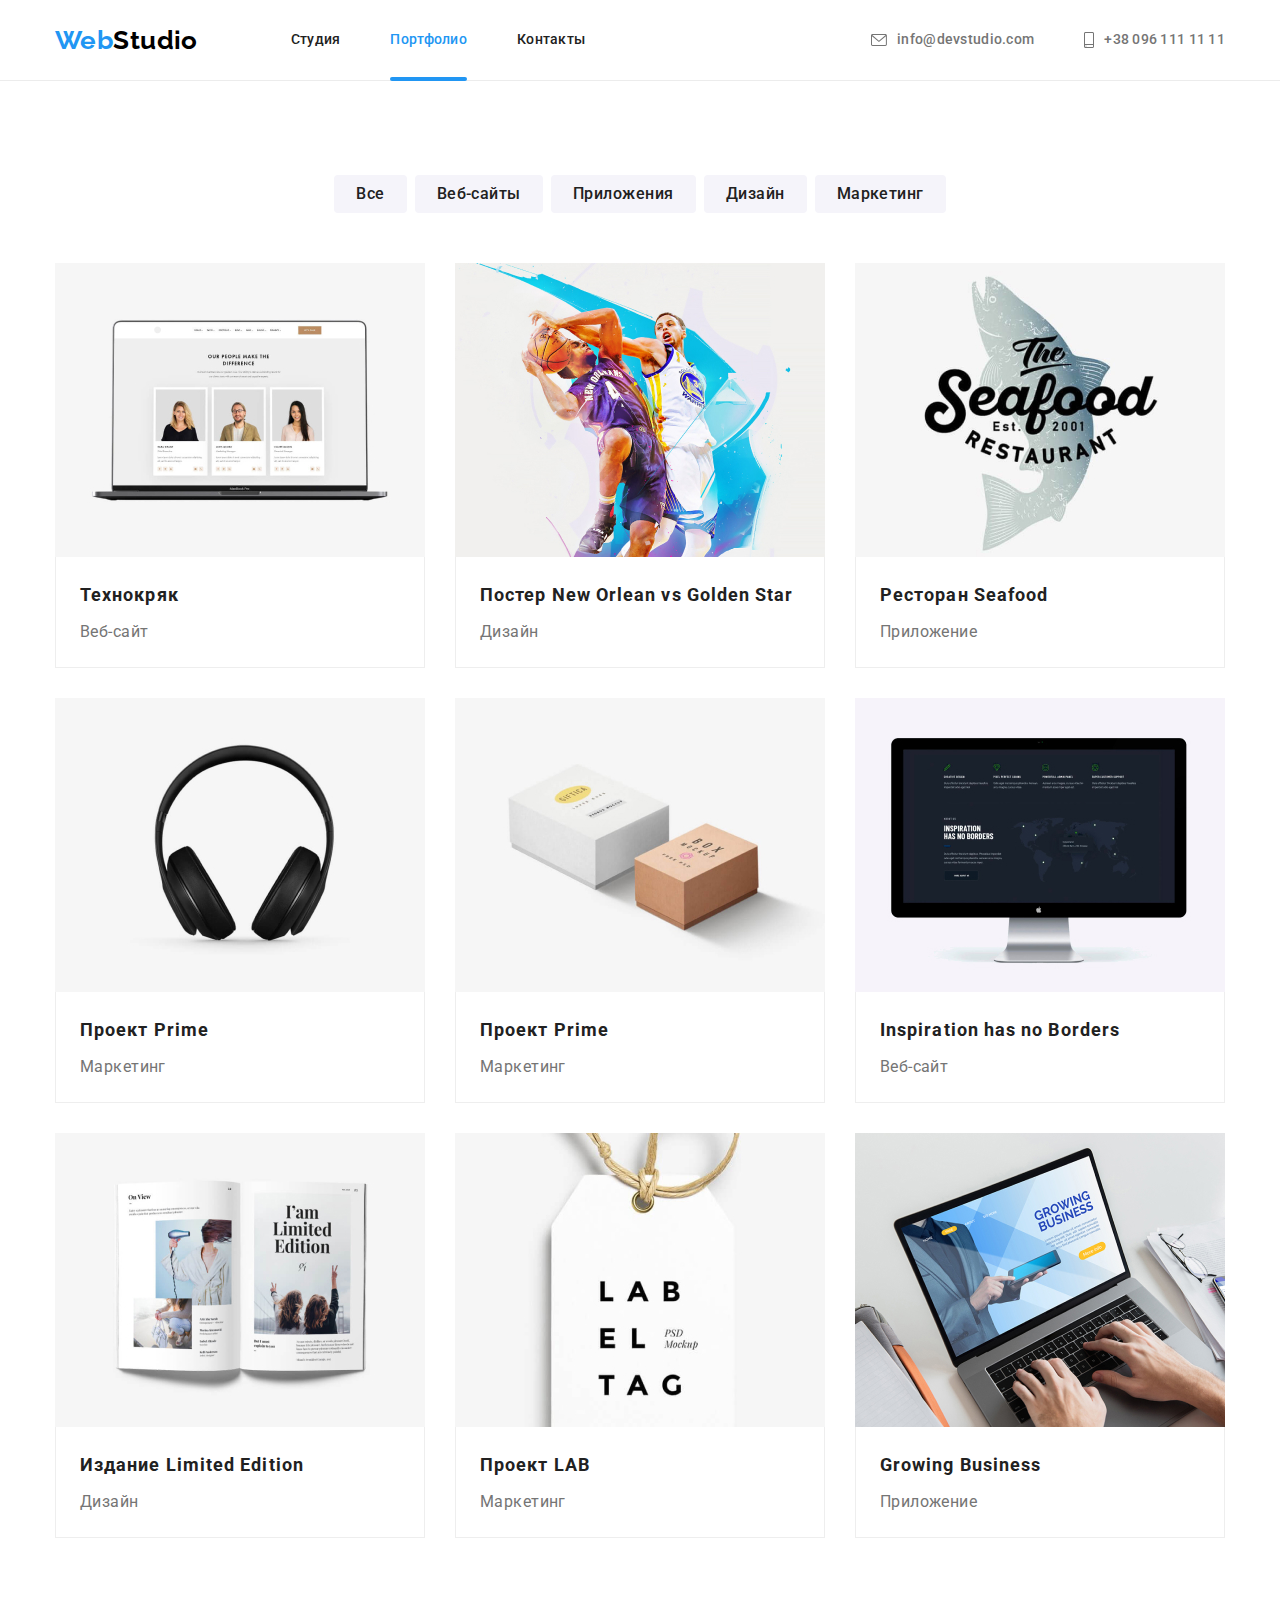
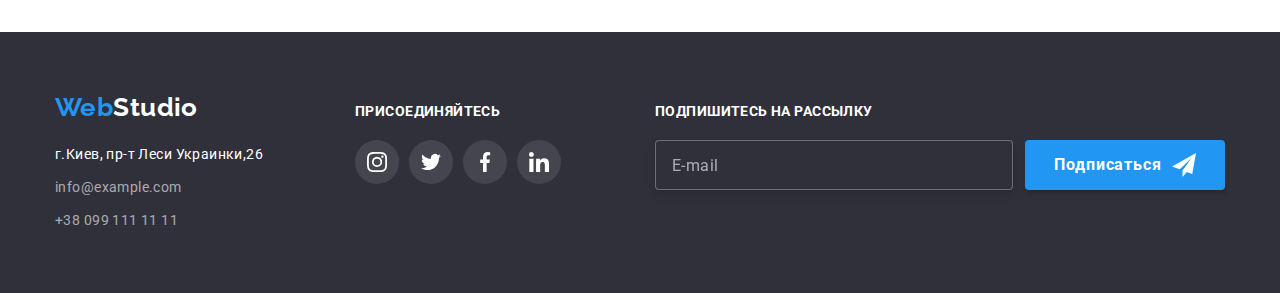
==== portfolio.html @ 967293d0 "Initial commit" ====
<!DOCTYPE html>
<html lang="en">
  <head>
    <meta charset="UTF-8" />
    <meta http-equiv="X-UA-Compatible" content="IE=edge" />
    <meta name="viewport" content="width=device-width, initial-scale=1.0" />
    <title>Document</title>
    <link
      href="https://fonts.googleapis.com/css2?family=Raleway:wght@700&family=Roboto:wght@400;500;700;900&display=swap"
      rel="stylesheet"
    />
    <link
      rel="stylesheet"
      href="https://cdnjs.cloudflare.com/ajax/libs/modern-normalize/1.1.0/modern-normalize.min.css"
    />
    <link rel="stylesheet" href="./css/main.min.css" />
  </head>

  <body>
    <header class="header">
      <div class="container header__nav">
        <nav class="nav header__nav">
          <a class="logo" href="./index.html">Web<span class="logo__text--black">Studio</span></a>
          <ul class="nav__list list">
            <li class="nav__item">
              <a class="nav__link" href="./index.html">Студия</a>
            </li>
            <li class="nav__item">
              <a class="nav__link nav__link--current" href="./portfolio.html">Портфолио</a>
            </li>
            <li class="nav__item">
              <a class="nav__link" href="#">Контакты</a>
            </li>
          </ul>
        </nav>
        <ul class="contacts__list header__contacts-list list">
          <li class="contacts__item header__contacts-item">
            <a class="contacts__link header__contacts-link" href="mailto:info@example.com">
              <svg class="contacts__icon" width="16" height="12">
                <use href="./images/icons.svg#envelope"></use></svg
              >info@devstudio.com
            </a>
          </li>
          <li class="contacts__item header__contacts-item">
            <a class="contacts__link header__contacts-link" href="tel:+380991111111">
              <svg class="contacts__icon" width="10" height="16">
                <use href="./images/icons.svg#smartphone"></use></svg
              >+38 096 111 11 11
            </a>
          </li>
        </ul>
      </div>
    </header>

    <main>
      <section class="portfolio">
        <div class="container">
          <h1 class="portfolio__title visually-hidden">Портфолио</h1>
          <ul class="filters__list list">
            <li class="filters__item">
              <button class="filters__button" type="button">Все</button>
            </li>
            <li class="filters__item">
              <button class="filters__button" type="button">Веб-сайты</button>
            </li>
            <li class="filters__item">
              <button class="filters__button" type="button">Приложения</button>
            </li>
            <li class="filters__item">
              <button class="filters__button" type="button">Дизайн</button>
            </li>
            <li class="filters__item">
              <button class="filters__button" type="button">Маркетинг</button>
            </li>
          </ul>
          <ul class="portfolio__list card-set list">
            <li class="portfolio__item card-set__item">
              <a class="portfolio__link" href="#">
                <div class="product">
                  <img
                    class="product__img img"
                    src="./images/img_8.jpg"
                    alt="ноутбук_с_открытой_веб-страницей"
                    width="370"
                    height="294"
                  />
                  <div class="product__overlay">
                    <div class="product__description">
                      <p class="product__text">
                        Ресурс предлагает комплексные предложения с разным уровнем функционала и
                        сервисов. Все это позволит посетителю получить исчерпывающие сведения о
                        компании или частном лице.
                      </p>
                    </div>
                  </div>
                </div>
                <div class="project">
                  <h2 class="project__title">Технокряк</h2>
                  <p class="project__class">Веб-сайт</p>
                </div>
              </a>
            </li>
            <li class="portfolio__item card-set__item">
              <a class="portfolio__link" href="#">
                <div class="product">
                  <img
                    class="product__img img"
                    src="./images/img_9.jpg"
                    alt="постер_New_Orlean_vs_Golden_Star"
                    width="370"
                    height="294"
                  />
                  <div class="product__overlay">
                    <div class="product__description">
                      <p class="product__text">
                        Ресурс предлагает комплексные предложения с разным уровнем функционала и
                        сервисов. Все это позволит посетителю получить исчерпывающие сведения о
                        компании или частном лице.
                      </p>
                    </div>
                  </div>
                </div>
                <div class="project">
                  <h2 class="project__title">Постер New Orlean vs Golden Star</h2>
                  <p class="project__class">Дизайн</p>
                </div>
              </a>
            </li>
            <li class="portfolio__item card-set__item">
              <a class="portfolio__link" href="#">
                <div class="product">
                  <img
                    class="product__img img"
                    src="./images/img_10.jpg"
                    alt="логотип_ресторана_Seafood"
                    width="370"
                    height="294"
                  />
                  <div class="product__overlay">
                    <div class="product__description">
                      <p class="product__text">
                        Ресурс предлагает комплексные предложения с разным уровнем функционала и
                        сервисов. Все это позволит посетителю получить исчерпывающие сведения о
                        компании или частном лице.
                      </p>
                    </div>
                  </div>
                </div>
                <div class="project">
                  <h2 class="project__title">Ресторан Seafood</h2>
                  <p class="project__class">Приложение</p>
                </div>
              </a>
            </li>
            <li class="portfolio__item card-set__item">
              <a class="portfolio__link" href="#">
                <div class="product">
                  <img
                    class="product__img img"
                    src="./images/img_11.jpg"
                    alt="накладные_наушники"
                    width="370"
                    height="294"
                  />
                  <div class="product__overlay">
                    <div class="product__description">
                      <p class="product__text">
                        Ресурс предлагает комплексные предложения с разным уровнем функционала и
                        сервисов. Все это позволит посетителю получить исчерпывающие сведения о
                        компании или частном лице.
                      </p>
                    </div>
                  </div>
                </div>
                <div class="project">
                  <h2 class="project__title">Проект Prime</h2>
                  <p class="project__class">Маркетинг</p>
                </div>
              </a>
            </li>
            <li class="portfolio__item card-set__item">
              <a class="portfolio__link" href="#">
                <div class="product">
                  <img
                    class="product__img img"
                    src="./images/img_12.jpg"
                    alt="две_коробки"
                    width="370"
                    height="294"
                  />
                  <div class="product__overlay">
                    <div class="product__description">
                      <p class="product__text">
                        Ресурс предлагает комплексные предложения с разным уровнем функционала и
                        сервисов. Все это позволит посетителю получить исчерпывающие сведения о
                        компании или частном лице.
                      </p>
                    </div>
                  </div>
                </div>
                <div class="project">
                  <h2 class="project__title">Проект Prime</h2>
                  <p class="project__class">Маркетинг</p>
                </div>
              </a>
            </li>
            <li class="portfolio__item card-set__item">
              <a class="portfolio__link" href="#">
                <div class="product">
                  <img
                    class="product__img img"
                    src="./images/img_13.jpg"
                    alt="монитор_Apple"
                    width="370"
                    height="294"
                  />
                  <div class="product__overlay">
                    <div class="product__description">
                      <p class="product__text">
                        Ресурс предлагает комплексные предложения с разным уровнем функционала и
                        сервисов. Все это позволит посетителю получить исчерпывающие сведения о
                        компании или частном лице.
                      </p>
                    </div>
                  </div>
                </div>
                <div class="project">
                  <h2 class="project__title">Inspiration has no Borders</h2>
                  <p class="project__class">Веб-сайт</p>
                </div>
              </a>
            </li>
            <li class="portfolio__item card-set__item">
              <a class="portfolio__link" href="#">
                <div class="product">
                  <img
                    class="product__img img"
                    src="./images/img_14.jpg"
                    alt="открытая_книга"
                    width="370"
                    height="294"
                  />
                  <div class="product__overlay">
                    <div class="product__description">
                      <p class="product__text">
                        Ресурс предлагает комплексные предложения с разным уровнем функционала и
                        сервисов. Все это позволит посетителю получить исчерпывающие сведения о
                        компании или частном лице.
                      </p>
                    </div>
                  </div>
                </div>
                <div class="project">
                  <h2 class="project__title">Издание Limited Edition</h2>
                  <p class="project__class">Дизайн</p>
                </div>
              </a>
            </li>
            <li class="portfolio__item card-set__item">
              <a class="portfolio__link" href="#">
                <div class="product">
                  <img
                    class="product__img img"
                    src="./images/img_15.jpg"
                    alt="бирка"
                    width="370"
                    height="294"
                  />
                  <div class="product__overlay">
                    <div class="product__description">
                      <p class="product__text">
                        Ресурс предлагает комплексные предложения с разным уровнем функционала и
                        сервисов. Все это позволит посетителю получить исчерпывающие сведения о
                        компании или частном лице.
                      </p>
                    </div>
                  </div>
                </div>
                <div class="project">
                  <h2 class="project__title">Проект LAB</h2>
                  <p class="project__class">Маркетинг</p>
                </div>
              </a>
            </li>
            <li class="portfolio__item card-set__item">
              <a class="portfolio__link" href="#">
                <div class="product">
                  <img
                    class="product__img img"
                    src="./images/img_16.jpg"
                    alt="человек_работает_за_ноутбуком"
                    width="370"
                    height="294"
                  />
                  <div class="product__overlay">
                    <div class="product__description">
                      <p class="product__text">
                        Ресурс предлагает комплексные предложения с разным уровнем функционала и
                        сервисов. Все это позволит посетителю получить исчерпывающие сведения о
                        компании или частном лице.
                      </p>
                    </div>
                  </div>
                </div>
                <div class="project">
                  <h2 class="project__title">Growing Business</h2>
                  <p class="project__class">Приложение</p>
                </div>
              </a>
            </li>
          </ul>
        </div>
      </section>
    </main>

    <footer class="footer">
      <div class="container footer__container">
        <div class="footer__box">
          <a class="logo footer__logo" href="./index.html"
            >Web<span class="logo__text--white">Studio</span></a
          >
          <address class="contact">
            <ul class="contact__list list">
              <li class="contact__item">
                <a
                  class="contact__address"
                  href="https://goo.gl/maps/8b87fUh3uZsaHk5C8"
                  target="_blank"
                  rel="noreferrer noopener"
                >
                  г.Киев, пр-т Леси Украинки,26
                </a>
              </li>
              <li class="contact__item">
                <a class="contact__link" href="mailto:info@example.com">info@example.com</a>
              </li>
              <li class="contact__item">
                <a class="contact__link" href="tel:+380991111111">+38 099 111 11 11</a>
              </li>
            </ul>
          </address>
        </div>
        <div class="social footer__social">
          <b class="social__title">присоединяйтесь</b>
          <ul class="social__list list">
            <li class="social__item">
              <a class="social__link social__link--mode-dark" href="#" aria-label="instagram"
                ><svg class="social__icon social__icon--mode-dark" width="20" height="20">
                  <use href="./images/icons.svg#instagram"></use></svg
              ></a>
            </li>
            <li class="social__item">
              <a class="social__link social__link--mode-dark" href="#" aria-label="twitter"
                ><svg class="social__icon social__icon--mode-dark" width="20" height="20">
                  <use href="./images/icons.svg#twitter"></use></svg
              ></a>
            </li>
            <li class="social__item">
              <a class="social__link social__link--mode-dark" href="#" aria-label="facebook"
                ><svg class="social__icon social__icon--mode-dark" width="20" height="20">
                  <use href="./images/icons.svg#facebook"></use></svg
              ></a>
            </li>
            <li class="social__item">
              <a class="social__link social__link--mode-dark" href="#" aria-label="linkedin"
                ><svg class="social__icon social__icon--mode-dark" width="20" height="20">
                  <use href="./images/icons.svg#linkedin"></use></svg
              ></a>
            </li>
          </ul>
        </div>
        <div class="subscribe">
          <b class="subscribe__title">Подпишитесь на рассылку</b>
          <form class="subscribe__form">
            <label class="subscribe__field">
              <input
                class="subscribe__inpat"
                type="email"
                name="mail"
                placeholder="E-mail"
                required
              />
            </label>
            <button class="button subscribe__button" type="submit">
              Подписаться
              <svg class="subscribe__icon" width="24" height="24">
                <use href="./images/icons.svg#subscribe"></use>
              </svg>
            </button>
          </form>
        </div>
      </div>
    </footer>
  </body>
</html>
---- css/main.min.css ----
:root{--main-font: "Roboto";--secondary-font: "Raleway";--primary-text-color: #757575;--title-text-color: #000000;--link-base-color: #212121;--text-white-color: #ffffff;--link-active-color: #2196f3;--footer-contact-color: rgba(255, 255, 255, 0.6);--hero-linear-gradient: rgba(47, 48, 58, 0.4);--team-icon-color: #afb1b8;--team-icon-focus-color: #ffffff;--clients-color: #afb1b8;--clients-focus-color: #188ce8;--footer-icon-color: #ffffff;--background-white-color: #ffffff;--background-secondary-color: #2f303a;--background-btn-active-color: #188ce8;--background-button-color: #f5f4fa;--team-icon-focus-bg: #2196f3;--footer-icon-bg: rgba(255, 255, 255, 0.1);--footer-icon-focus-bg: #2196f3;--header-border-color: #ececec;--portfolio-border-color: #eeeeee;--clients-border-color: #afb1b8;--clients-border-focus-color: #188ce8;--team-item-border: 0px 0px 4px 4px;--hero-button-shadow: 0px 4px 4px rgba(0, 0, 0, 0.15);--team-item-shadow: 0px 1px 3px rgba(0, 0, 0, 0.12), 0px 1px 1px rgba(0, 0, 0, 0.14), 0px 2px 1px rgba(0, 0, 0, 0.2);--portfolio-filters-item-shadow: 0px 3px 1px rgba(0, 0, 0, 0.1), 0px 1px 2px rgba(0, 0, 0, 0.08), 0px 2px 2px rgba(0, 0, 0, 0.12);--portfolio-projects-item-shadow: 0px 1px 1px rgba(0, 0, 0, 0.12), 0px 4px 4px rgba(0, 0, 0, 0.06), 1px 4px 6px rgba(0, 0, 0, 0.16);--items: 3;--indent: 30px;--transition: 250ms cubic-bezier(0.4, 0, 0.2, 1)}.visually-hidden{position:absolute;width:1px;height:1px;margin:-1px;border:0;padding:0;white-space:nowrap;-webkit-clip-path:inset(100%);clip-path:inset(100%);clip:rect(0 0 0 0);overflow:hidden}.portfolio,.clients,.team,.about,.benefits{padding-top:94px;padding-bottom:94px}body{font-family:var(--main-font),sans-serif;font-size:14px;line-height:1.71;letter-spacing:.03em;color:var(--primary-text-color);background-color:var(--background-white-color)}.backdrop__no-scroll{overflow:hidden}h1,h2,h3,h4,h5,h6,p{margin:0;padding:0}.img{display:block;max-width:100%;height:auto}.list{padding:0;margin:0;list-style:none}.card-set{display:-webkit-box;display:-ms-flexbox;display:flex;-ms-flex-wrap:wrap;flex-wrap:wrap;margin:calc(-1*var(--indent)/2)}.card-set__item{-ms-flex-preferred-size:calc((100% - var(--indent)*var(--items))/var(--items));flex-basis:calc((100% - var(--indent)*var(--items))/var(--items));margin:calc(var(--indent)/2)}.button{display:-webkit-box;display:-ms-flexbox;display:flex;-webkit-box-align:center;-ms-flex-align:center;align-items:center;-webkit-box-pack:center;-ms-flex-pack:center;justify-content:center;width:200px;height:50px;margin-right:auto;margin-left:auto;font-weight:700;font-size:16px;line-height:1.88;letter-spacing:.06em;color:#fff;background:#2196f3;-webkit-box-shadow:0px 4px 4px rgba(0,0,0,.15);box-shadow:0px 4px 4px rgba(0,0,0,.15);border-radius:4px;border:none;cursor:pointer;-webkit-transition:background var(--transition);transition:background var(--transition)}.button:hover,.button:focus{background-color:var(--background-btn-active-color)}.filters__button{padding:6px 22px;font-family:inherit;font-weight:500;font-size:16px;line-height:1.62;letter-spacing:.03em;color:var(--link-base-color);text-align:center;background-color:var(--background-button-color);border:none;border-radius:4px;cursor:pointer;-webkit-transition:color var(--transition),background-color var(--transition),-webkit-box-shadow var(--transition);transition:color var(--transition),background-color var(--transition),-webkit-box-shadow var(--transition);transition:color var(--transition),background-color var(--transition),box-shadow var(--transition);transition:color var(--transition),background-color var(--transition),box-shadow var(--transition),-webkit-box-shadow var(--transition)}.filters__button:hover,.filters__button:focus{color:var(--text-white-color);background-color:var(--link-active-color);-webkit-box-shadow:var(--portfolio-filters-item-shadow);box-shadow:var(--portfolio-filters-item-shadow)}.button__close{position:absolute;top:8px;right:8px;display:-webkit-box;display:-ms-flexbox;display:flex;-webkit-box-align:center;-ms-flex-align:center;align-items:center;-webkit-box-pack:center;-ms-flex-pack:center;justify-content:center;padding:0;width:30px;height:30px;border:1px solid rgba(0,0,0,.1);border-radius:50%;background-color:#fff;-webkit-transition:fill var(--transition);transition:fill var(--transition);cursor:pointer}.button__close:hover,.button__close:focus{fill:#2196f3}.container{width:1200px;padding-left:15px;padding-right:15px;margin-left:auto;margin-right:auto}.section{padding-top:94px;padding-bottom:94px}.social__list{display:-webkit-box;display:-ms-flexbox;display:flex;-webkit-box-pack:center;-ms-flex-pack:center;justify-content:center}.social__item:not(:last-child){margin-right:10px}.social__link{display:-webkit-box;display:-ms-flexbox;display:flex;-webkit-box-pack:center;-ms-flex-pack:center;justify-content:center;-webkit-box-align:center;-ms-flex-align:center;align-items:center;width:44px;height:44px;border-radius:50%}.social__link--mode-light{color:var(--team-icon-color);-webkit-transition:color var(--transition),background-color var(--transition);transition:color var(--transition),background-color var(--transition);fill:currentColor}.social__link--mode-light:hover,.social__link--mode-light:focus{color:var(--team-icon-focus-color);background-color:var(--team-icon-focus-bg)}.social__link--mode-dark{color:var(--footer-icon-color);background-color:var(--footer-icon-bg);-webkit-transition:background-color var(--transition);transition:background-color var(--transition);fill:currentColor}.social__link--mode-dark:hover,.social__link--mode-dark:focus{background-color:var(--footer-icon-focus-bg)}.hero__title{margin-bottom:30px;font-weight:900;font-size:44px;line-height:1.36;letter-spacing:.06em;text-transform:uppercase;color:var(--text-white-color)}.about__title,.team__title,.clients__title{font-weight:700;font-size:36px;line-height:1.17;color:var(--link-base-color)}.backdrop{position:fixed;top:0;left:0;min-width:100%;min-height:100%;background-color:rgba(0,0,0,.2);opacity:1;-webkit-transition:opacity 1000ms cubic-bezier(0.4, 0, 0.2, 1);transition:opacity 1000ms cubic-bezier(0.4, 0, 0.2, 1)}.backdrop__is-hidden{opacity:0;pointer-events:none}.modal{position:absolute;top:50%;left:50%;width:528px;height:581px;padding:40px;background-color:#fff;-webkit-box-shadow:0px 1px 3px rgba(0,0,0,.12),0px 1px 1px rgba(0,0,0,.14),0px 2px 1px rgba(0,0,0,.2);box-shadow:0px 1px 3px rgba(0,0,0,.12),0px 1px 1px rgba(0,0,0,.14),0px 2px 1px rgba(0,0,0,.2);border-radius:4px;-webkit-transform:translate(-50%, -50%) scale(1);transform:translate(-50%, -50%) scale(1);-webkit-transition:-webkit-transform var(--transition);transition:-webkit-transform var(--transition);transition:transform var(--transition);transition:transform var(--transition), -webkit-transform var(--transition)}.form{width:448px}.form__title{display:block;margin-bottom:12px;font-weight:700;font-size:20px;line-height:1.15;text-align:center;letter-spacing:.03em;color:#212121}.form__field{position:relative;display:-webkit-box;display:-ms-flexbox;display:flex;-webkit-box-orient:vertical;-webkit-box-direction:normal;-ms-flex-direction:column;flex-direction:column;margin-bottom:10px;cursor:pointer;-webkit-transition:fill var(--transition);transition:fill var(--transition)}.form__field:nth-child(5){margin-bottom:20px}.form__field:hover,.form__field:focus-within{fill:#2196f3}.form__lable{margin-bottom:4px;font-size:12px;line-height:1.17;letter-spacing:.01em;color:#757575}.form__input{padding:11px 12px;padding-left:42px;border:1px solid rgba(33,33,33,.2);border-radius:4px;cursor:pointer;-webkit-transition:border-color var(--transition);transition:border-color var(--transition)}.form__input:hover,.form__input:focus{border-color:#2196f3;outline:none}.form__icon{position:absolute;top:50%;left:12px}.form__input-textarea{width:448px;height:120px;padding:12px 16px;font-size:12px;line-height:1.17;letter-spacing:.01em;color:#212121;border:1px solid rgba(33,33,33,.2);border-radius:4px;resize:none;cursor:pointer;-webkit-transition:border-color var(--transition);transition:border-color var(--transition)}.form__input-textarea:hover,.form__input-textarea:focus{border-color:#2196f3;outline:none}.form__input-textarea::-webkit-input-placeholder{color:rgba(117,117,117,.5);-webkit-transition:color var(--transition);transition:color var(--transition)}.form__input-textarea::-moz-placeholder{color:rgba(117,117,117,.5);-moz-transition:color var(--transition);transition:color var(--transition)}.form__input-textarea:-ms-input-placeholder{color:rgba(117,117,117,.5);-ms-transition:color var(--transition);transition:color var(--transition)}.form__input-textarea::-ms-input-placeholder{color:rgba(117,117,117,.5);-ms-transition:color var(--transition);transition:color var(--transition)}.form__input-textarea::placeholder{color:rgba(117,117,117,.5);-webkit-transition:color var(--transition);transition:color var(--transition)}.form__input-textarea:hover::-webkit-input-placeholder, .form__input-textarea:focus::-webkit-input-placeholder{color:#2196f3}.form__input-textarea:hover::-moz-placeholder, .form__input-textarea:focus::-moz-placeholder{color:#2196f3}.form__input-textarea:hover:-ms-input-placeholder, .form__input-textarea:focus:-ms-input-placeholder{color:#2196f3}.form__input-textarea:hover::-ms-input-placeholder, .form__input-textarea:focus::-ms-input-placeholder{color:#2196f3}.form__input-textarea:hover::placeholder,.form__input-textarea:focus::placeholder{color:#2196f3}.form__field-checkbox{display:inline-block;position:relative;padding-left:25px;margin-left:10px;margin-bottom:30px;cursor:pointer}.form__input-checkbox{position:absolute;width:1px;height:1px;margin:-1px;border:0;padding:0;clip:rect(0 0 0 0);overflow:hidden}.form__checkbox-off{position:absolute;-webkit-transform:translateY(-50%);transform:translateY(-50%);top:50%;left:0;opacity:1}.form__checkbox-on{position:absolute;-webkit-transform:translateY(-50%);transform:translateY(-50%);top:50%;left:0;opacity:0}.form__input-checkbox:checked~.form__checkbox-on{opacity:1}.form__input-checkbox:checked~.form__checkbox-off{opacity:0}.form__checkbox-text{font-size:14px;line-height:1.71;letter-spacing:.03em;color:#757575}.form__checkbox-link{-webkit-text-decoration-line:underline;text-decoration-line:underline;color:#2196f3}.header{border-bottom:1px solid var(--header-border-color)}.header__nav{display:-webkit-box;display:-ms-flexbox;display:flex;-webkit-box-align:center;-ms-flex-align:center;align-items:center}.logo{display:block;font-family:var(--secondary-font);font-weight:700;font-size:26px;line-height:1.19;color:var(--link-active-color);text-decoration:none}.logo__text--black{color:var(--title-text-color)}.nav__list{display:-webkit-box;display:-ms-flexbox;display:flex;margin-left:93px}.nav__item:not(:last-child){margin-right:50px}.nav__link{position:relative;display:block;padding-top:32px;padding-bottom:32px;font-weight:500;font-size:14px;line-height:1.14;letter-spacing:.02em;color:var(--link-base-color);text-decoration:none;-webkit-transition:color var(--transition);transition:color var(--transition)}.nav__link:hover,.nav__link:focus{color:var(--link-active-color)}.nav__link--current{color:var(--link-active-color)}.nav__link--current::after{position:absolute;left:0;bottom:-1px;content:"";display:block;width:100%;height:4px;border-radius:2px;background-color:var(--link-active-color)}.header__contacts-list{display:-webkit-box;display:-ms-flexbox;display:flex;margin-left:auto;-webkit-box-align:center;-ms-flex-align:center;align-items:center}.header__contacts-item{margin-left:50px}.header__contacts-link{display:-webkit-box;display:-ms-flexbox;display:flex;-webkit-box-align:center;-ms-flex-align:center;align-items:center;padding-top:32px;padding-bottom:32px;font-weight:500;font-size:14px;line-height:1.14;letter-spacing:.02em;color:var(--primary-text-color);text-decoration:none;-webkit-transition:color var(--transition);transition:color var(--transition)}.header__contacts-link:hover,.header__contacts-link:focus{color:var(--link-active-color)}.contacts__icon{margin-right:10px;fill:currentColor}.hero{max-width:1600px;height:600px;padding:200px 0;margin-left:auto;margin-right:auto;text-align:center;background-image:-webkit-gradient(linear, left top, right top, from(var(--hero-linear-gradient)), to(var(--hero-linear-gradient))),url(../images/bg-img.jpg);background-image:linear-gradient(to right, var(--hero-linear-gradient), var(--hero-linear-gradient)),url(../images/bg-img.jpg);background-size:cover;background-repeat:no-repeat;background-position:center;background-color:var(--background-secondary-color)}.benefits__list{display:-webkit-box;display:-ms-flexbox;display:flex}.benefits__item{width:270px;margin-right:30px}.benefits__item:last-child{margin-right:0}.benefits__thumb{width:270px;height:120px;padding:25px 100px;margin-bottom:30px;background-color:var(--background-button-color);border-radius:4px}.benefits__subtitle{margin-bottom:10px;font-weight:700;font-size:14px;line-height:1.14;color:var(--link-base-color);text-transform:uppercase}.about{padding-top:0}.about__title{text-align:center;margin-bottom:50px}.about__list{--items: 3}.about__item{position:relative}.about__subtitle{position:absolute;bottom:0;left:0;display:-webkit-box;display:-ms-flexbox;display:flex;width:100%;height:70px;-webkit-box-pack:center;-ms-flex-pack:center;justify-content:center;-webkit-box-align:center;-ms-flex-align:center;align-items:center;font-weight:700;line-height:1.14;text-align:center;text-transform:uppercase;color:var(--text-white-color);background-color:rgba(47,48,58,.8)}.team{text-align:center;background-color:var(--background-button-color)}.team__title{margin-bottom:50px}.team__list{--items: 4}.team__item{width:270px;background-color:var(--background-white-color);border-radius:var(--team-item-border);-webkit-box-shadow:var(--team-item-shadow);box-shadow:var(--team-item-shadow)}.meta{padding:30px 0;text-align:center}.meta__name{margin-bottom:10px;font-weight:500;font-size:16px;line-height:1.19;color:var(--link-base-color);text-align:center}.meta__job{margin-bottom:16px;font-size:16px;line-height:1.19;text-align:center}.clients{text-align:center}.clients__title{margin-bottom:50px}.clients__list{display:-webkit-box;display:-ms-flexbox;display:flex}.clients__items{margin-right:30px}.clients__items:last-child{margin-right:0}.clients__link{display:-webkit-box;display:-ms-flexbox;display:flex;-webkit-box-pack:center;-ms-flex-pack:center;justify-content:center;-webkit-box-align:center;-ms-flex-align:center;align-items:center;width:170px;height:92px;color:var(--clients-color);border:1px solid var(--clients-border-color);border-radius:4px;-webkit-transition:color var(--transition),border-color var(--transition);transition:color var(--transition),border-color var(--transition)}.clients__link:hover,.clients__link:focus{color:var(--clients-focus-color);border-color:var(--clients-border-focus-color)}.clients__icon{fill:currentColor}.footer{padding-top:60px;padding-bottom:60px;background-color:var(--background-secondary-color)}.footer__container{display:-webkit-box;display:-ms-flexbox;display:flex;-webkit-box-align:baseline;-ms-flex-align:baseline;align-items:baseline}.footer__box{width:231px;margin-right:70px}.footer__logo{display:inline-block;margin-bottom:20px}.logo__text--white{color:var(--text-white-color)}.contact__item:not(:last-child){margin-bottom:9px}.contact__address{font-style:normal;font-size:14px;line-height:1.71;color:var(--text-white-color);text-decoration:none;-webkit-transition:color var(--transition);transition:color var(--transition)}.contact__address:hover,.contact__address:focus{color:var(--link-active-color)}.contact__link{font-style:normal;font-size:14px;line-height:1.71;color:var(--footer-contact-color);text-decoration:none;-webkit-transition:color var(--transition);transition:color var(--transition)}.contact__link:hover,.contact__link:focus{color:var(--link-active-color)}.footer__social{margin-right:94px}.social__title{display:inline-block;margin-bottom:20px;font-weight:700;font-size:14px;line-height:1.14;color:var(--text-white-color);text-transform:uppercase}.subscribe__title{display:block;margin-bottom:20px;font-weight:700;font-size:14px;line-height:1.14;color:var(--text-white-color);text-transform:uppercase}.subscribe__form{display:-webkit-box;display:-ms-flexbox;display:flex;width:570px}.subscribe__inpat{width:358px;height:50px;margin-right:12px;padding:15px 16px;font-size:16px;line-height:1.25;letter-spacing:.03em;color:rgba(255,255,255,.6);background-color:var(--background-secondary-color);border:1px solid rgba(255,255,255,.3);-webkit-filter:drop-shadow(0px 4px 4px rgba(0, 0, 0, 0.15));filter:drop-shadow(0px 4px 4px rgba(0, 0, 0, 0.15));border-radius:4px}.subscribe__inpat::-webkit-input-placeholder{color:rgba(255,255,255,.6)}.subscribe__inpat::-moz-placeholder{color:rgba(255,255,255,.6)}.subscribe__inpat:-ms-input-placeholder{color:rgba(255,255,255,.6)}.subscribe__inpat::-ms-input-placeholder{color:rgba(255,255,255,.6)}.subscribe__inpat::placeholder{color:rgba(255,255,255,.6)}.subscribe__icon{margin-left:10px;fill:currentColor}.filters__list{display:-webkit-box;display:-ms-flexbox;display:flex;-webkit-box-pack:center;-ms-flex-pack:center;justify-content:center;margin-bottom:50px}.filters__item:not(:last-child){margin-right:8px}.portfolio__list{--items: 3}.portfolio__link{display:block;text-decoration:none;-webkit-transition:-webkit-box-shadow var(--transition);transition:-webkit-box-shadow var(--transition);transition:box-shadow var(--transition);transition:box-shadow var(--transition), -webkit-box-shadow var(--transition)}.portfolio__link:hover,.portfolio__link:focus{display:block;-webkit-box-shadow:var(--portfolio-projects-item-shadow);box-shadow:var(--portfolio-projects-item-shadow)}.product{position:relative;overflow:hidden}.product__overlay{position:absolute;top:0;left:0;width:100%;height:100%;background-color:rgba(33,150,243,.9);-webkit-transform:translateY(calc(100% + 1px));transform:translateY(calc(100% + 1px));-webkit-transition:opacity var(--transition),-webkit-transform var(--transition);transition:opacity var(--transition),-webkit-transform var(--transition);transition:transform var(--transition),opacity var(--transition);transition:transform var(--transition),opacity var(--transition),-webkit-transform var(--transition)}.product__description{position:absolute;top:50%;left:50%;-webkit-transform:translate(-50%, -50%);transform:translate(-50%, -50%)}.portfolio__link:hover .product__overlay,.portfolio__link:focus .product__overlay{-webkit-transform:translateY(0);transform:translateY(0)}.product__text{width:322px;font-size:18px;line-height:1.56;color:var(--text-white-color)}.project{padding:20px 24px;border-left:1px solid var(--portfolio-border-color);border-right:1px solid var(--portfolio-border-color);border-bottom:1px solid var(--portfolio-border-color)}.project__title{margin-bottom:4px;font-weight:700;font-size:18px;line-height:2;letter-spacing:.06em;color:var(--link-base-color)}.project__class{font-size:16px;line-height:1.88;color:var(--primary-text-color)}/*# sourceMappingURL=main.min.css.map */
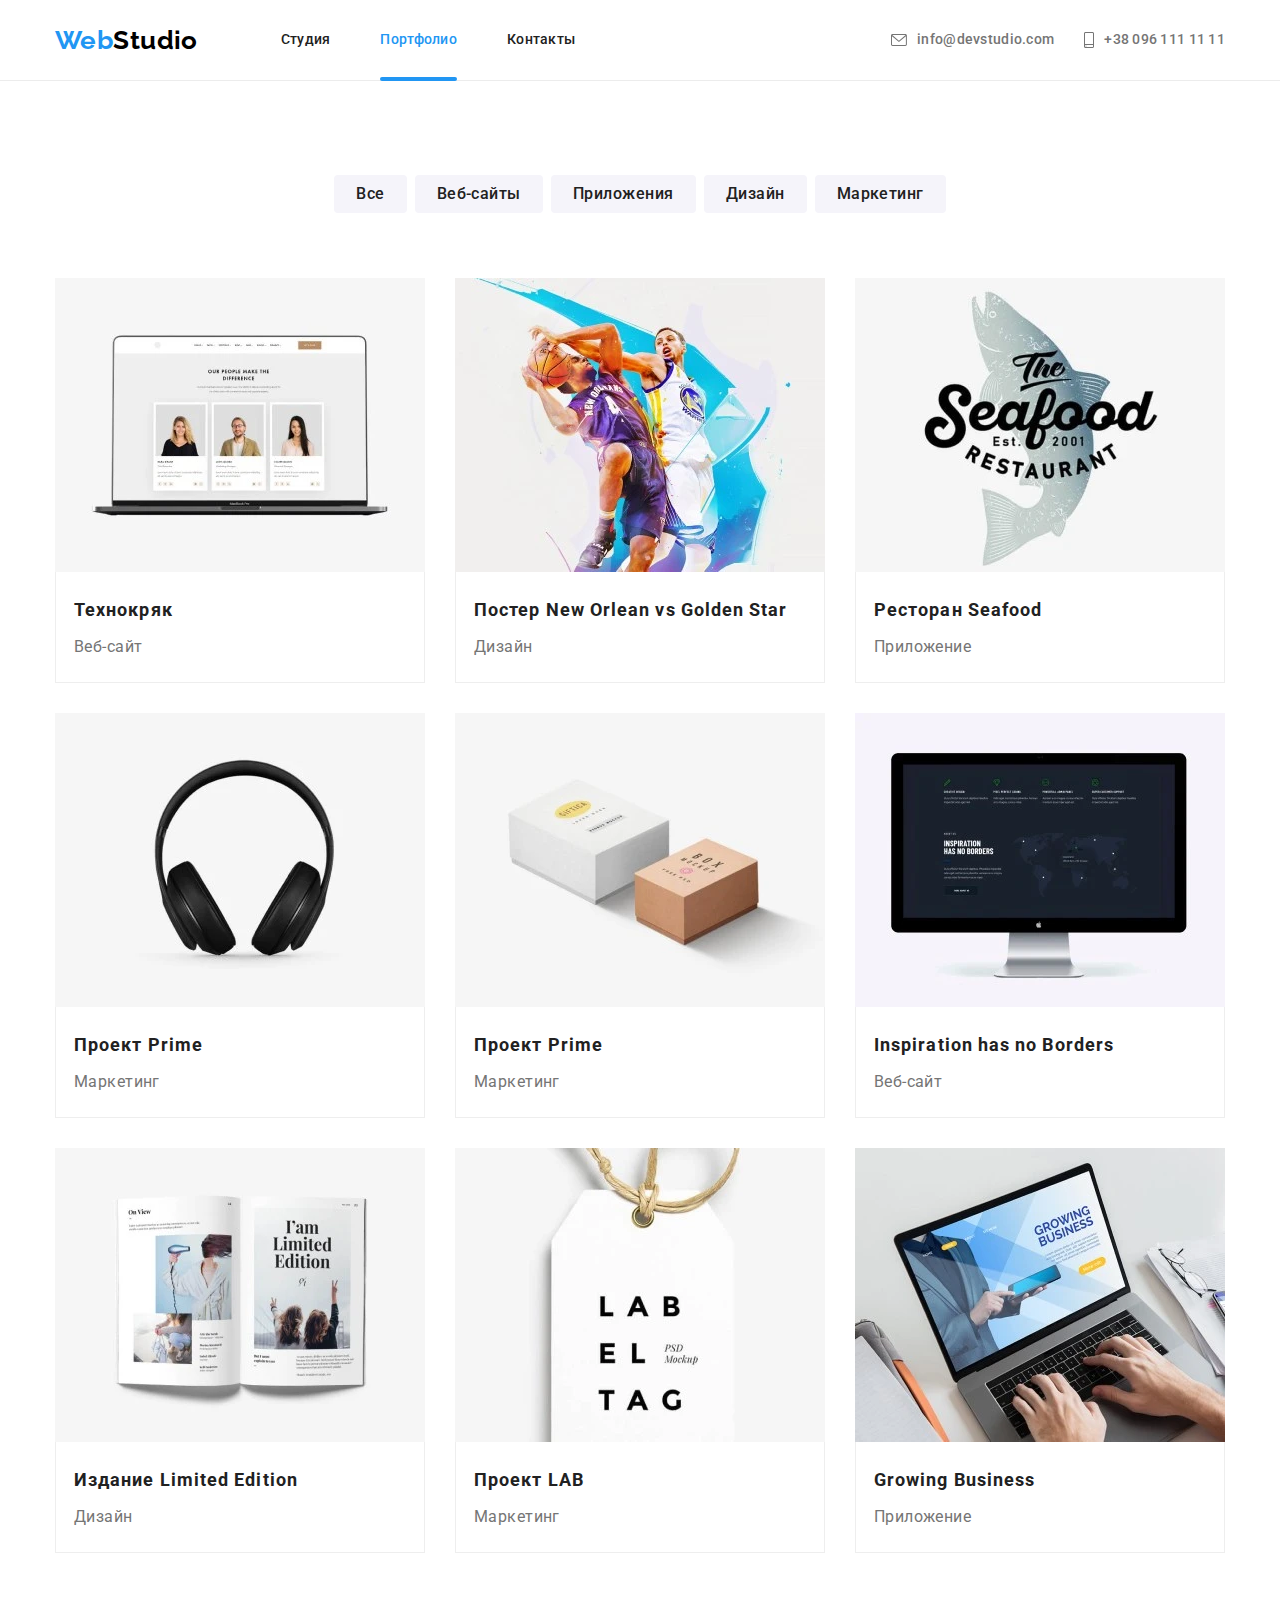
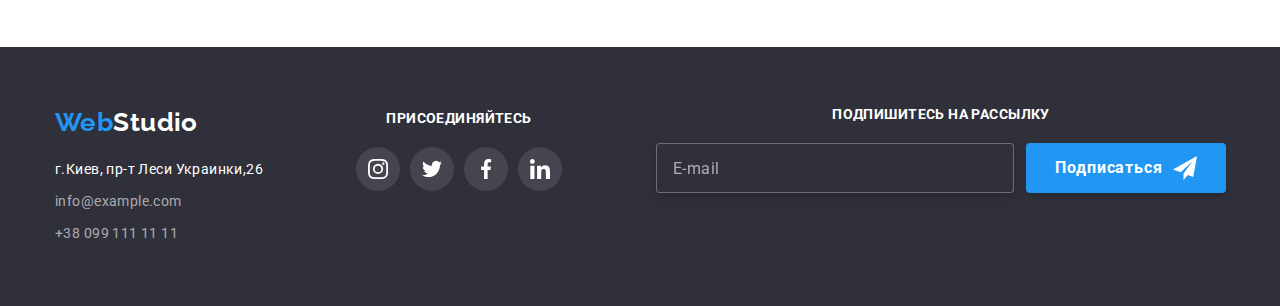
==== commit 733b4e94: "Добавляет адаптивность" ====
--- a/portfolio.html
+++ b/portfolio.html
@@ -18,9 +18,17 @@
 
   <body>
     <header class="header">
-      <div class="container header__nav">
+      <div class="container header__container">
+        <a class="logo header__logo" href="./index.html"
+          >Web<span class="logo__text--black">Studio</span></a
+        >
+        <button class="mobile-menu__btn" type="button" data-menu-button>
+          <svg class="mobile-menu__icon" width="24" height="16">
+            <use class="mobile-menu__burger" href="./images/icons.svg#burger-menu"></use>
+            <use class="mobile-menu__close" href="./images/icons.svg#menu-close"></use>
+          </svg>
+        </button>
         <nav class="nav header__nav">
-          <a class="logo" href="./index.html">Web<span class="logo__text--black">Studio</span></a>
           <ul class="nav__list list">
             <li class="nav__item">
               <a class="nav__link" href="./index.html">Студия</a>
@@ -77,13 +85,63 @@
             <li class="portfolio__item card-set__item">
               <a class="portfolio__link" href="#">
                 <div class="product">
-                  <img
-                    class="product__img img"
-                    src="./images/img_8.jpg"
-                    alt="ноутбук_с_открытой_веб-страницей"
-                    width="370"
-                    height="294"
-                  />
+                  <picture>
+                    <source
+                      media="(min-width: 1200px)"
+                      srcset="
+                        ./images/portfolio/img-1_lg.webp    1x,
+                        ./images/portfolio/img-1_lg@2x.webp 2x
+                      "
+                      type="image/webp"
+                    />
+                    <source
+                      media="(min-width: 1200px)"
+                      srcset="
+                        ./images/portfolio/img-1_lg.jpg    1x,
+                        ./images/portfolio/img-1_lg@2x.jpg 2x
+                      "
+                      type="image/jpg"
+                    />
+                    <source
+                      media="(min-width: 768px)"
+                      srcset="
+                        ./images/portfolio/img-1_md.webp    1x,
+                        ./images/portfolio/img-1_md@2x.webp 2x
+                      "
+                      type="image/webp"
+                    />
+                    <source
+                      media="(min-width: 768px)"
+                      srcset="
+                        ./images/portfolio/img-1_md.jpg    1x,
+                        ./images/portfolio/img-1_md@2x.jpg 2x
+                      "
+                      type="image/jpg"
+                    />
+                    <source
+                      media="(max-width: 767px)"
+                      srcset="
+                        ./images/portfolio/img-1_sm.webp    1x,
+                        ./images/portfolio/img-1_sm@2x.webp 2x
+                      "
+                      type="image/webp"
+                    />
+                    <source
+                      media="(max-width: 767px)"
+                      srcset="
+                        ./images/portfolio/img-1_sm.jpg    1x,
+                        ./images/portfolio/img-1_sm@2x.jpg 2x
+                      "
+                      type="image/jpg"
+                    />
+                    <img
+                      class="product__img img"
+                      src="./images/portfolio/img-1_sm.jpg"
+                      alt="ноутбук_с_открытой_веб-страницей"
+                      width="450"
+                      height="294"
+                    />
+                  </picture>
                   <div class="product__overlay">
                     <div class="product__description">
                       <p class="product__text">
@@ -103,13 +161,63 @@
             <li class="portfolio__item card-set__item">
               <a class="portfolio__link" href="#">
                 <div class="product">
-                  <img
-                    class="product__img img"
-                    src="./images/img_9.jpg"
-                    alt="постер_New_Orlean_vs_Golden_Star"
-                    width="370"
-                    height="294"
-                  />
+                  <picture>
+                    <source
+                      media="(min-width: 1200px)"
+                      srcset="
+                        ./images/portfolio/img-2_lg.webp    1x,
+                        ./images/portfolio/img-2_lg@2x.webp 2x
+                      "
+                      type="image/webp"
+                    />
+                    <source
+                      media="(min-width: 1200px)"
+                      srcset="
+                        ./images/portfolio/img-2_lg.jpg    1x,
+                        ./images/portfolio/img-2_lg@2x.jpg 2x
+                      "
+                      type="image/jpg"
+                    />
+                    <source
+                      media="(min-width: 768px)"
+                      srcset="
+                        ./images/portfolio/img-2_md.webp    1x,
+                        ./images/portfolio/img-2_md@2x.webp 2x
+                      "
+                      type="image/webp"
+                    />
+                    <source
+                      media="(min-width: 768px)"
+                      srcset="
+                        ./images/portfolio/img-2_md.jpg    1x,
+                        ./images/portfolio/img-2_md@2x.jpg 2x
+                      "
+                      type="image/jpg"
+                    />
+                    <source
+                      media="(max-width: 767px)"
+                      srcset="
+                        ./images/portfolio/img-2_sm.webp    1x,
+                        ./images/portfolio/img-2_sm@2x.webp 2x
+                      "
+                      type="image/webp"
+                    />
+                    <source
+                      media="(max-width: 767px)"
+                      srcset="
+                        ./images/portfolio/img-2_sm.jpg    1x,
+                        ./images/portfolio/img-2_sm@2x.jpg 2x
+                      "
+                      type="image/jpg"
+                    />
+                    <img
+                      class="product__img img"
+                      src=".images/portfolio/img-2_sm.jpg"
+                      alt="постер_New_Orlean_vs_Golden_Star"
+                      width="450"
+                      height="294"
+                    />
+                  </picture>
                   <div class="product__overlay">
                     <div class="product__description">
                       <p class="product__text">
@@ -129,13 +237,63 @@
             <li class="portfolio__item card-set__item">
               <a class="portfolio__link" href="#">
                 <div class="product">
-                  <img
-                    class="product__img img"
-                    src="./images/img_10.jpg"
-                    alt="логотип_ресторана_Seafood"
-                    width="370"
-                    height="294"
-                  />
+                  <picture>
+                    <source
+                      media="(min-width: 1200px)"
+                      srcset="
+                        ./images/portfolio/img-3_lg.webp    1x,
+                        ./images/portfolio/img-3_lg@2x.webp 2x
+                      "
+                      type="image/webp"
+                    />
+                    <source
+                      media="(min-width: 1200px)"
+                      srcset="
+                        ./images/portfolio/img-3_lg.jpg    1x,
+                        ./images/portfolio/img-3_lg@2x.jpg 2x
+                      "
+                      type="image/jpg"
+                    />
+                    <source
+                      media="(min-width: 768px)"
+                      srcset="
+                        ./images/portfolio/img-3_md.webp    1x,
+                        ./images/portfolio/img-3_md@2x.webp 2x
+                      "
+                      type="image/webp"
+                    />
+                    <source
+                      media="(min-width: 768px)"
+                      srcset="
+                        ./images/portfolio/img-3_md.jpg    1x,
+                        ./images/portfolio/img-3_md@2x.jpg 2x
+                      "
+                      type="image/jpg"
+                    />
+                    <source
+                      media="(max-width: 767px)"
+                      srcset="
+                        ./images/portfolio/img-3_sm.webp    1x,
+                        ./images/portfolio/img-3_sm@2x.webp 2x
+                      "
+                      type="image/webp"
+                    />
+                    <source
+                      media="(max-width: 767px)"
+                      srcset="
+                        ./images/portfolio/img-3_sm.jpg    1x,
+                        ./images/portfolio/img-3_sm@2x.jpg 2x
+                      "
+                      type="image/jpg"
+                    />
+                    <img
+                      class="product__img img"
+                      src="./images/portfolio/img-3_sm.jpg"
+                      alt="логотип_ресторана_Seafood"
+                      width="450"
+                      height="294"
+                    />
+                  </picture>
                   <div class="product__overlay">
                     <div class="product__description">
                       <p class="product__text">
@@ -155,13 +313,63 @@
             <li class="portfolio__item card-set__item">
               <a class="portfolio__link" href="#">
                 <div class="product">
-                  <img
-                    class="product__img img"
-                    src="./images/img_11.jpg"
-                    alt="накладные_наушники"
-                    width="370"
-                    height="294"
-                  />
+                  <picture>
+                    <source
+                      media="(min-width: 1200px)"
+                      srcset="
+                        ./images/portfolio/img-4_lg.webp    1x,
+                        ./images/portfolio/img-4_lg@2x.webp 2x
+                      "
+                      type="image/webp"
+                    />
+                    <source
+                      media="(min-width: 1200px)"
+                      srcset="
+                        ./images/portfolio/img-4_lg.jpg    1x,
+                        ./images/portfolio/img-4_lg@2x.jpg 2x
+                      "
+                      type="image/jpg"
+                    />
+                    <source
+                      media="(min-width: 768px)"
+                      srcset="
+                        ./images/portfolio/img-4_md.webp    1x,
+                        ./images/portfolio/img-4_md@2x.webp 2x
+                      "
+                      type="image/webp"
+                    />
+                    <source
+                      media="(min-width: 768px)"
+                      srcset="
+                        ./images/portfolio/img-4_md.jpg    1x,
+                        ./images/portfolio/img-4_md@2x.jpg 2x
+                      "
+                      type="image/jpg"
+                    />
+                    <source
+                      media="(max-width: 767px)"
+                      srcset="
+                        ./images/portfolio/img-4_sm.webp    1x,
+                        ./images/portfolio/img-4_sm@2x.webp 2x
+                      "
+                      type="image/webp"
+                    />
+                    <source
+                      media="(max-width: 767px)"
+                      srcset="
+                        ./images/portfolio/img-4_sm.jpg    1x,
+                        ./images/portfolio/img-4_sm@2x.jpg 2x
+                      "
+                      type="image/jpg"
+                    />
+                    <img
+                      class="product__img img"
+                      src="./images/portfolio/img-4_sm.jpg"
+                      alt="накладные_наушники"
+                      width="450"
+                      height="294"
+                    />
+                  </picture>
                   <div class="product__overlay">
                     <div class="product__description">
                       <p class="product__text">
@@ -181,13 +389,63 @@
             <li class="portfolio__item card-set__item">
               <a class="portfolio__link" href="#">
                 <div class="product">
-                  <img
-                    class="product__img img"
-                    src="./images/img_12.jpg"
-                    alt="две_коробки"
-                    width="370"
-                    height="294"
-                  />
+                  <picture>
+                    <source
+                      media="(min-width: 1200px)"
+                      srcset="
+                        ./images/portfolio/img-5_lg.webp    1x,
+                        ./images/portfolio/img-5_lg@2x.webp 2x
+                      "
+                      type="image/webp"
+                    />
+                    <source
+                      media="(min-width: 1200px)"
+                      srcset="
+                        ./images/portfolio/img-5_lg.jpg    1x,
+                        ./images/portfolio/img-5_lg@2x.jpg 2x
+                      "
+                      type="image/jpg"
+                    />
+                    <source
+                      media="(min-width: 768px)"
+                      srcset="
+                        ./images/portfolio/img-5_md.webp    1x,
+                        ./images/portfolio/img-5_md@2x.webp 2x
+                      "
+                      type="image/webp"
+                    />
+                    <source
+                      media="(min-width: 768px)"
+                      srcset="
+                        ./images/portfolio/img-5_md.jpg    1x,
+                        ./images/portfolio/img-5_md@2x.jpg 2x
+                      "
+                      type="image/jpg"
+                    />
+                    <source
+                      media="(max-width: 767px)"
+                      srcset="
+                        ./images/portfolio/img-5_sm.webp    1x,
+                        ./images/portfolio/img-5_sm@2x.webp 2x
+                      "
+                      type="image/webp"
+                    />
+                    <source
+                      media="(max-width: 767px)"
+                      srcset="
+                        ./images/portfolio/img-5_sm.jpg    1x,
+                        ./images/portfolio/img-5_sm@2x.jpg 2x
+                      "
+                      type="image/jpg"
+                    />
+                    <img
+                      class="product__img img"
+                      src="./images/portfolio/img-5_sm.jpg"
+                      alt="две_коробки"
+                      width="450"
+                      height="294"
+                    />
+                  </picture>
                   <div class="product__overlay">
                     <div class="product__description">
                       <p class="product__text">
@@ -207,13 +465,63 @@
             <li class="portfolio__item card-set__item">
               <a class="portfolio__link" href="#">
                 <div class="product">
-                  <img
-                    class="product__img img"
-                    src="./images/img_13.jpg"
-                    alt="монитор_Apple"
-                    width="370"
-                    height="294"
-                  />
+                  <picture>
+                    <source
+                      media="(min-width: 1200px)"
+                      srcset="
+                        ./images/portfolio/img-6_lg.webp    1x,
+                        ./images/portfolio/img-6_lg@2x.webp 2x
+                      "
+                      type="image/webp"
+                    />
+                    <source
+                      media="(min-width: 1200px)"
+                      srcset="
+                        ./images/portfolio/img-6_lg.jpg    1x,
+                        ./images/portfolio/img-6_lg@2x.jpg 2x
+                      "
+                      type="image/jpg"
+                    />
+                    <source
+                      media="(min-width: 768px)"
+                      srcset="
+                        ./images/portfolio/img-6_md.webp    1x,
+                        ./images/portfolio/img-6_md@2x.webp 2x
+                      "
+                      type="image/webp"
+                    />
+                    <source
+                      media="(min-width: 768px)"
+                      srcset="
+                        ./images/portfolio/img-6_md.jpg    1x,
+                        ./images/portfolio/img-6_md@2x.jpg 2x
+                      "
+                      type="image/jpg"
+                    />
+                    <source
+                      media="(max-width: 767px)"
+                      srcset="
+                        ./images/portfolio/img-6_sm.webp    1x,
+                        ./images/portfolio/img-6_sm@2x.webp 2x
+                      "
+                      type="image/webp"
+                    />
+                    <source
+                      media="(max-width: 767px)"
+                      srcset="
+                        ./images/portfolio/img-6_sm.jpg    1x,
+                        ./images/portfolio/img-6_sm@2x.jpg 2x
+                      "
+                      type="image/jpg"
+                    />
+                    <img
+                      class="product__img img"
+                      src="./images/portfolio/img-6_sm.jpg"
+                      alt="монитор_Apple"
+                      width="450"
+                      height="294"
+                    />
+                  </picture>
                   <div class="product__overlay">
                     <div class="product__description">
                       <p class="product__text">
@@ -233,13 +541,63 @@
             <li class="portfolio__item card-set__item">
               <a class="portfolio__link" href="#">
                 <div class="product">
-                  <img
-                    class="product__img img"
-                    src="./images/img_14.jpg"
-                    alt="открытая_книга"
-                    width="370"
-                    height="294"
-                  />
+                  <picture>
+                    <source
+                      media="(min-width: 1200px)"
+                      srcset="
+                        ./images/portfolio/img-7_lg.webp    1x,
+                        ./images/portfolio/img-7_lg@2x.webp 2x
+                      "
+                      type="image/webp"
+                    />
+                    <source
+                      media="(min-width: 1200px)"
+                      srcset="
+                        ./images/portfolio/img-7_lg.jpg    1x,
+                        ./images/portfolio/img-7_lg@2x.jpg 2x
+                      "
+                      type="image/jpg"
+                    />
+                    <source
+                      media="(min-width: 768px)"
+                      srcset="
+                        ./images/portfolio/img-7_md.webp    1x,
+                        ./images/portfolio/img-7_md@2x.webp 2x
+                      "
+                      type="image/webp"
+                    />
+                    <source
+                      media="(min-width: 768px)"
+                      srcset="
+                        ./images/portfolio/img-7_md.jpg    1x,
+                        ./images/portfolio/img-7_md@2x.jpg 2x
+                      "
+                      type="image/jpg"
+                    />
+                    <source
+                      media="(max-width: 767px)"
+                      srcset="
+                        ./images/portfolio/img-7_sm.webp    1x,
+                        ./images/portfolio/img-7_sm@2x.webp 2x
+                      "
+                      type="image/webp"
+                    />
+                    <source
+                      media="(max-width: 767px)"
+                      srcset="
+                        ./images/portfolio/img-7_sm.jpg    1x,
+                        ./images/portfolio/img-7_sm@2x.jpg 2x
+                      "
+                      type="image/jpg"
+                    />
+                    <img
+                      class="product__img img"
+                      src="./images/portfolio/img-7_sm.jpg"
+                      alt="открытая_книга"
+                      width="450"
+                      height="294"
+                    />
+                  </picture>
                   <div class="product__overlay">
                     <div class="product__description">
                       <p class="product__text">
@@ -259,13 +617,63 @@
             <li class="portfolio__item card-set__item">
               <a class="portfolio__link" href="#">
                 <div class="product">
-                  <img
-                    class="product__img img"
-                    src="./images/img_15.jpg"
-                    alt="бирка"
-                    width="370"
-                    height="294"
-                  />
+                  <picture>
+                    <source
+                      media="(min-width: 1200px)"
+                      srcset="
+                        ./images/portfolio/img-8_lg.webp    1x,
+                        ./images/portfolio/img-8_lg@2x.webp 2x
+                      "
+                      type="image/webp"
+                    />
+                    <source
+                      media="(min-width: 1200px)"
+                      srcset="
+                        ./images/portfolio/img-8_lg.jpg    1x,
+                        ./images/portfolio/img-8_lg@2x.jpg 2x
+                      "
+                      type="image/jpg"
+                    />
+                    <source
+                      media="(min-width: 768px)"
+                      srcset="
+                        ./images/portfolio/img-8_md.webp    1x,
+                        ./images/portfolio/img-8_md@2x.webp 2x
+                      "
+                      type="image/webp"
+                    />
+                    <source
+                      media="(min-width: 768px)"
+                      srcset="
+                        ./images/portfolio/img-8_md.jpg    1x,
+                        ./images/portfolio/img-8_md@2x.jpg 2x
+                      "
+                      type="image/jpg"
+                    />
+                    <source
+                      media="(max-width: 767px)"
+                      srcset="
+                        ./images/portfolio/img-8_sm.webp    1x,
+                        ./images/portfolio/img-8_sm@2x.webp 2x
+                      "
+                      type="image/webp"
+                    />
+                    <source
+                      media="(max-width: 767px)"
+                      srcset="
+                        ./images/portfolio/img-8_sm.jpg    1x,
+                        ./images/portfolio/img-8_sm@2x.jpg 2x
+                      "
+                      type="image/jpg"
+                    />
+                    <img
+                      class="product__img img"
+                      src="./images/portfolio/img-8_sp.jpg"
+                      alt="бирка"
+                      width="450"
+                      height="294"
+                    />
+                  </picture>
                   <div class="product__overlay">
                     <div class="product__description">
                       <p class="product__text">
@@ -285,13 +693,63 @@
             <li class="portfolio__item card-set__item">
               <a class="portfolio__link" href="#">
                 <div class="product">
-                  <img
-                    class="product__img img"
-                    src="./images/img_16.jpg"
-                    alt="человек_работает_за_ноутбуком"
-                    width="370"
-                    height="294"
-                  />
+                  <picture>
+                    <source
+                      media="(min-width: 1200px)"
+                      srcset="
+                        ./images/portfolio/img-9_lg.webp    1x,
+                        ./images/portfolio/img-9_lg@2x.webp 2x
+                      "
+                      type="image/webp"
+                    />
+                    <source
+                      media="(min-width: 1200px)"
+                      srcset="
+                        ./images/portfolio/img-9_lg.jpg    1x,
+                        ./images/portfolio/img-9_lg@2x.jpg 2x
+                      "
+                      type="image/jpg"
+                    />
+                    <source
+                      media="(min-width: 768px)"
+                      srcset="
+                        ./images/portfolio/img-9_md.webp    1x,
+                        ./images/portfolio/img-9_md@2x.webp 2x
+                      "
+                      type="image/webp"
+                    />
+                    <source
+                      media="(min-width: 768px)"
+                      srcset="
+                        ./images/portfolio/img-9_md.jpg    1x,
+                        ./images/portfolio/img-9_md@2x.jpg 2x
+                      "
+                      type="image/jpg"
+                    />
+                    <source
+                      media="(max-width: 767px)"
+                      srcset="
+                        ./images/portfolio/img-9_sm.webp    1x,
+                        ./images/portfolio/img-9_sm@2x.webp 2x
+                      "
+                      type="image/webp"
+                    />
+                    <source
+                      media="(max-width: 767px)"
+                      srcset="
+                        ./images/portfolio/img-9_sm.jpg    1x,
+                        ./images/portfolio/img-9_sm@2x.jpg 2x
+                      "
+                      type="image/jpg"
+                    />
+                    <img
+                      class="product__img img"
+                      src="./images/portfolio/img-9_sm.jpg"
+                      alt="человек_работает_за_ноутбуком"
+                      width="450"
+                      height="294"
+                    />
+                  </picture>
                   <div class="product__overlay">
                     <div class="product__description">
                       <p class="product__text">
@@ -316,58 +774,60 @@
     <footer class="footer">
       <div class="container footer__container">
         <div class="footer__box">
-          <a class="logo footer__logo" href="./index.html"
-            >Web<span class="logo__text--white">Studio</span></a
-          >
-          <address class="contact">
-            <ul class="contact__list list">
-              <li class="contact__item">
-                <a
-                  class="contact__address"
-                  href="https://goo.gl/maps/8b87fUh3uZsaHk5C8"
-                  target="_blank"
-                  rel="noreferrer noopener"
-                >
-                  г.Киев, пр-т Леси Украинки,26
-                </a>
+          <div class="footer__contact">
+            <a class="logo footer__logo" href="./index.html"
+              >Web<span class="logo__text--white">Studio</span></a
+            >
+            <address class="contact">
+              <ul class="contact__list list">
+                <li class="contact__item">
+                  <a
+                    class="contact__address"
+                    href="https://goo.gl/maps/8b87fUh3uZsaHk5C8"
+                    target="_blank"
+                    rel="noreferrer noopener"
+                  >
+                    г.Киев, пр-т Леси Украинки,26
+                  </a>
+                </li>
+                <li class="contact__item">
+                  <a class="contact__link" href="mailto:info@example.com">info@example.com</a>
+                </li>
+                <li class="contact__item">
+                  <a class="contact__link" href="tel:+380991111111">+38 099 111 11 11</a>
+                </li>
+              </ul>
+            </address>
+          </div>
+          <div class="social footer__social">
+            <b class="social__title">присоединяйтесь</b>
+            <ul class="social__list list">
+              <li class="social__item">
+                <a class="social__link social__link--mode-dark" href="#" aria-label="instagram"
+                  ><svg class="social__icon social__icon--mode-dark" width="20" height="20">
+                    <use href="./images/icons.svg#instagram"></use></svg
+                ></a>
               </li>
-              <li class="contact__item">
-                <a class="contact__link" href="mailto:info@example.com">info@example.com</a>
+              <li class="social__item">
+                <a class="social__link social__link--mode-dark" href="#" aria-label="twitter"
+                  ><svg class="social__icon social__icon--mode-dark" width="20" height="20">
+                    <use href="./images/icons.svg#twitter"></use></svg
+                ></a>
               </li>
-              <li class="contact__item">
-                <a class="contact__link" href="tel:+380991111111">+38 099 111 11 11</a>
+              <li class="social__item">
+                <a class="social__link social__link--mode-dark" href="#" aria-label="facebook"
+                  ><svg class="social__icon social__icon--mode-dark" width="20" height="20">
+                    <use href="./images/icons.svg#facebook"></use></svg
+                ></a>
+              </li>
+              <li class="social__item">
+                <a class="social__link social__link--mode-dark" href="#" aria-label="linkedin"
+                  ><svg class="social__icon social__icon--mode-dark" width="20" height="20">
+                    <use href="./images/icons.svg#linkedin"></use></svg
+                ></a>
               </li>
             </ul>
-          </address>
-        </div>
-        <div class="social footer__social">
-          <b class="social__title">присоединяйтесь</b>
-          <ul class="social__list list">
-            <li class="social__item">
-              <a class="social__link social__link--mode-dark" href="#" aria-label="instagram"
-                ><svg class="social__icon social__icon--mode-dark" width="20" height="20">
-                  <use href="./images/icons.svg#instagram"></use></svg
-              ></a>
-            </li>
-            <li class="social__item">
-              <a class="social__link social__link--mode-dark" href="#" aria-label="twitter"
-                ><svg class="social__icon social__icon--mode-dark" width="20" height="20">
-                  <use href="./images/icons.svg#twitter"></use></svg
-              ></a>
-            </li>
-            <li class="social__item">
-              <a class="social__link social__link--mode-dark" href="#" aria-label="facebook"
-                ><svg class="social__icon social__icon--mode-dark" width="20" height="20">
-                  <use href="./images/icons.svg#facebook"></use></svg
-              ></a>
-            </li>
-            <li class="social__item">
-              <a class="social__link social__link--mode-dark" href="#" aria-label="linkedin"
-                ><svg class="social__icon social__icon--mode-dark" width="20" height="20">
-                  <use href="./images/icons.svg#linkedin"></use></svg
-              ></a>
-            </li>
-          </ul>
+          </div>
         </div>
         <div class="subscribe">
           <b class="subscribe__title">Подпишитесь на рассылку</b>
@@ -391,5 +851,48 @@
         </div>
       </div>
     </footer>
+    <!-- Мобільне меню -->
+    <div class="mobile-menu" data-menu>
+      <ul class="mobile-menu__nav list">
+        <li class="mobile-menu__nav-item">
+          <a class="mobile-menu__nav-link link" href="./index.html">Студия</a>
+        </li>
+        <li class="mobile-menu__nav-item">
+          <a
+            class="mobile-menu__nav-link mobile-menu__nav-link--current link"
+            href="./portfolio.html"
+            >Портфолио</a
+          >
+        </li>
+        <li class="mobile-menu__nav-item">
+          <a class="mobile-menu__nav-link link" href="#">Контакты</a>
+        </li>
+      </ul>
+      <ul class="mobile-menu__contacts list">
+        <li class="mobile-menu__contacts-item">
+          <a class="mobile-menu__mail-link link" href="mailto:info@example.com"
+            >+38 096 111 11 11</a
+          >
+        </li>
+        <li class="mobile-menu__contacts-item">
+          <a class="mobile-menu__tel-link link" href="tel:+380991111111">info@devstudio.com</a>
+        </li>
+      </ul>
+      <ul class="mobile-menu__socials list">
+        <li class="mobile-menu__socials-item">
+          <a class="mobile-menu__socials-link link" href="#">Instagram</a>
+        </li>
+        <li class="mobile-menu__socials-item">
+          <a class="mobile-menu__socials-link link" href="#">Twitter</a>
+        </li>
+        <li class="mobile-menu__socials-item">
+          <a class="mobile-menu__socials-link link" href="#">Facebook</a>
+        </li>
+        <li class="mobile-menu__socials-item">
+          <a class="mobile-menu__socials-link link" href="#">LinkedIn</a>
+        </li>
+      </ul>
+    </div>
+    <script src="./js/menu.js"></script>
   </body>
 </html>
--- a/css/main.min.css
+++ b/css/main.min.css
@@ -1 +1 @@
-:root{--main-font: "Roboto";--secondary-font: "Raleway";--primary-text-color: #757575;--title-text-color: #000000;--link-base-color: #212121;--text-white-color: #ffffff;--link-active-color: #2196f3;--footer-contact-color: rgba(255, 255, 255, 0.6);--hero-linear-gradient: rgba(47, 48, 58, 0.4);--team-icon-color: #afb1b8;--team-icon-focus-color: #ffffff;--clients-color: #afb1b8;--clients-focus-color: #188ce8;--footer-icon-color: #ffffff;--background-white-color: #ffffff;--background-secondary-color: #2f303a;--background-btn-active-color: #188ce8;--background-button-color: #f5f4fa;--team-icon-focus-bg: #2196f3;--footer-icon-bg: rgba(255, 255, 255, 0.1);--footer-icon-focus-bg: #2196f3;--header-border-color: #ececec;--portfolio-border-color: #eeeeee;--clients-border-color: #afb1b8;--clients-border-focus-color: #188ce8;--team-item-border: 0px 0px 4px 4px;--hero-button-shadow: 0px 4px 4px rgba(0, 0, 0, 0.15);--team-item-shadow: 0px 1px 3px rgba(0, 0, 0, 0.12), 0px 1px 1px rgba(0, 0, 0, 0.14), 0px 2px 1px rgba(0, 0, 0, 0.2);--portfolio-filters-item-shadow: 0px 3px 1px rgba(0, 0, 0, 0.1), 0px 1px 2px rgba(0, 0, 0, 0.08), 0px 2px 2px rgba(0, 0, 0, 0.12);--portfolio-projects-item-shadow: 0px 1px 1px rgba(0, 0, 0, 0.12), 0px 4px 4px rgba(0, 0, 0, 0.06), 1px 4px 6px rgba(0, 0, 0, 0.16);--items: 3;--indent: 30px;--transition: 250ms cubic-bezier(0.4, 0, 0.2, 1)}.visually-hidden{position:absolute;width:1px;height:1px;margin:-1px;border:0;padding:0;white-space:nowrap;-webkit-clip-path:inset(100%);clip-path:inset(100%);clip:rect(0 0 0 0);overflow:hidden}.portfolio,.clients,.team,.about,.benefits{padding-top:94px;padding-bottom:94px}body{font-family:var(--main-font),sans-serif;font-size:14px;line-height:1.71;letter-spacing:.03em;color:var(--primary-text-color);background-color:var(--background-white-color)}.backdrop__no-scroll{overflow:hidden}h1,h2,h3,h4,h5,h6,p{margin:0;padding:0}.img{display:block;max-width:100%;height:auto}.list{padding:0;margin:0;list-style:none}.card-set{display:-webkit-box;display:-ms-flexbox;display:flex;-ms-flex-wrap:wrap;flex-wrap:wrap;margin:calc(-1*var(--indent)/2)}.card-set__item{-ms-flex-preferred-size:calc((100% - var(--indent)*var(--items))/var(--items));flex-basis:calc((100% - var(--indent)*var(--items))/var(--items));margin:calc(var(--indent)/2)}.button{display:-webkit-box;display:-ms-flexbox;display:flex;-webkit-box-align:center;-ms-flex-align:center;align-items:center;-webkit-box-pack:center;-ms-flex-pack:center;justify-content:center;width:200px;height:50px;margin-right:auto;margin-left:auto;font-weight:700;font-size:16px;line-height:1.88;letter-spacing:.06em;color:#fff;background:#2196f3;-webkit-box-shadow:0px 4px 4px rgba(0,0,0,.15);box-shadow:0px 4px 4px rgba(0,0,0,.15);border-radius:4px;border:none;cursor:pointer;-webkit-transition:background var(--transition);transition:background var(--transition)}.button:hover,.button:focus{background-color:var(--background-btn-active-color)}.filters__button{padding:6px 22px;font-family:inherit;font-weight:500;font-size:16px;line-height:1.62;letter-spacing:.03em;color:var(--link-base-color);text-align:center;background-color:var(--background-button-color);border:none;border-radius:4px;cursor:pointer;-webkit-transition:color var(--transition),background-color var(--transition),-webkit-box-shadow var(--transition);transition:color var(--transition),background-color var(--transition),-webkit-box-shadow var(--transition);transition:color var(--transition),background-color var(--transition),box-shadow var(--transition);transition:color var(--transition),background-color var(--transition),box-shadow var(--transition),-webkit-box-shadow var(--transition)}.filters__button:hover,.filters__button:focus{color:var(--text-white-color);background-color:var(--link-active-color);-webkit-box-shadow:var(--portfolio-filters-item-shadow);box-shadow:var(--portfolio-filters-item-shadow)}.button__close{position:absolute;top:8px;right:8px;display:-webkit-box;display:-ms-flexbox;display:flex;-webkit-box-align:center;-ms-flex-align:center;align-items:center;-webkit-box-pack:center;-ms-flex-pack:center;justify-content:center;padding:0;width:30px;height:30px;border:1px solid rgba(0,0,0,.1);border-radius:50%;background-color:#fff;-webkit-transition:fill var(--transition);transition:fill var(--transition);cursor:pointer}.button__close:hover,.button__close:focus{fill:#2196f3}.container{width:1200px;padding-left:15px;padding-right:15px;margin-left:auto;margin-right:auto}.section{padding-top:94px;padding-bottom:94px}.social__list{display:-webkit-box;display:-ms-flexbox;display:flex;-webkit-box-pack:center;-ms-flex-pack:center;justify-content:center}.social__item:not(:last-child){margin-right:10px}.social__link{display:-webkit-box;display:-ms-flexbox;display:flex;-webkit-box-pack:center;-ms-flex-pack:center;justify-content:center;-webkit-box-align:center;-ms-flex-align:center;align-items:center;width:44px;height:44px;border-radius:50%}.social__link--mode-light{color:var(--team-icon-color);-webkit-transition:color var(--transition),background-color var(--transition);transition:color var(--transition),background-color var(--transition);fill:currentColor}.social__link--mode-light:hover,.social__link--mode-light:focus{color:var(--team-icon-focus-color);background-color:var(--team-icon-focus-bg)}.social__link--mode-dark{color:var(--footer-icon-color);background-color:var(--footer-icon-bg);-webkit-transition:background-color var(--transition);transition:background-color var(--transition);fill:currentColor}.social__link--mode-dark:hover,.social__link--mode-dark:focus{background-color:var(--footer-icon-focus-bg)}.hero__title{margin-bottom:30px;font-weight:900;font-size:44px;line-height:1.36;letter-spacing:.06em;text-transform:uppercase;color:var(--text-white-color)}.about__title,.team__title,.clients__title{font-weight:700;font-size:36px;line-height:1.17;color:var(--link-base-color)}.backdrop{position:fixed;top:0;left:0;min-width:100%;min-height:100%;background-color:rgba(0,0,0,.2);opacity:1;-webkit-transition:opacity 1000ms cubic-bezier(0.4, 0, 0.2, 1);transition:opacity 1000ms cubic-bezier(0.4, 0, 0.2, 1)}.backdrop__is-hidden{opacity:0;pointer-events:none}.modal{position:absolute;top:50%;left:50%;width:528px;height:581px;padding:40px;background-color:#fff;-webkit-box-shadow:0px 1px 3px rgba(0,0,0,.12),0px 1px 1px rgba(0,0,0,.14),0px 2px 1px rgba(0,0,0,.2);box-shadow:0px 1px 3px rgba(0,0,0,.12),0px 1px 1px rgba(0,0,0,.14),0px 2px 1px rgba(0,0,0,.2);border-radius:4px;-webkit-transform:translate(-50%, -50%) scale(1);transform:translate(-50%, -50%) scale(1);-webkit-transition:-webkit-transform var(--transition);transition:-webkit-transform var(--transition);transition:transform var(--transition);transition:transform var(--transition), -webkit-transform var(--transition)}.form{width:448px}.form__title{display:block;margin-bottom:12px;font-weight:700;font-size:20px;line-height:1.15;text-align:center;letter-spacing:.03em;color:#212121}.form__field{position:relative;display:-webkit-box;display:-ms-flexbox;display:flex;-webkit-box-orient:vertical;-webkit-box-direction:normal;-ms-flex-direction:column;flex-direction:column;margin-bottom:10px;cursor:pointer;-webkit-transition:fill var(--transition);transition:fill var(--transition)}.form__field:nth-child(5){margin-bottom:20px}.form__field:hover,.form__field:focus-within{fill:#2196f3}.form__lable{margin-bottom:4px;font-size:12px;line-height:1.17;letter-spacing:.01em;color:#757575}.form__input{padding:11px 12px;padding-left:42px;border:1px solid rgba(33,33,33,.2);border-radius:4px;cursor:pointer;-webkit-transition:border-color var(--transition);transition:border-color var(--transition)}.form__input:hover,.form__input:focus{border-color:#2196f3;outline:none}.form__icon{position:absolute;top:50%;left:12px}.form__input-textarea{width:448px;height:120px;padding:12px 16px;font-size:12px;line-height:1.17;letter-spacing:.01em;color:#212121;border:1px solid rgba(33,33,33,.2);border-radius:4px;resize:none;cursor:pointer;-webkit-transition:border-color var(--transition);transition:border-color var(--transition)}.form__input-textarea:hover,.form__input-textarea:focus{border-color:#2196f3;outline:none}.form__input-textarea::-webkit-input-placeholder{color:rgba(117,117,117,.5);-webkit-transition:color var(--transition);transition:color var(--transition)}.form__input-textarea::-moz-placeholder{color:rgba(117,117,117,.5);-moz-transition:color var(--transition);transition:color var(--transition)}.form__input-textarea:-ms-input-placeholder{color:rgba(117,117,117,.5);-ms-transition:color var(--transition);transition:color var(--transition)}.form__input-textarea::-ms-input-placeholder{color:rgba(117,117,117,.5);-ms-transition:color var(--transition);transition:color var(--transition)}.form__input-textarea::placeholder{color:rgba(117,117,117,.5);-webkit-transition:color var(--transition);transition:color var(--transition)}.form__input-textarea:hover::-webkit-input-placeholder, .form__input-textarea:focus::-webkit-input-placeholder{color:#2196f3}.form__input-textarea:hover::-moz-placeholder, .form__input-textarea:focus::-moz-placeholder{color:#2196f3}.form__input-textarea:hover:-ms-input-placeholder, .form__input-textarea:focus:-ms-input-placeholder{color:#2196f3}.form__input-textarea:hover::-ms-input-placeholder, .form__input-textarea:focus::-ms-input-placeholder{color:#2196f3}.form__input-textarea:hover::placeholder,.form__input-textarea:focus::placeholder{color:#2196f3}.form__field-checkbox{display:inline-block;position:relative;padding-left:25px;margin-left:10px;margin-bottom:30px;cursor:pointer}.form__input-checkbox{position:absolute;width:1px;height:1px;margin:-1px;border:0;padding:0;clip:rect(0 0 0 0);overflow:hidden}.form__checkbox-off{position:absolute;-webkit-transform:translateY(-50%);transform:translateY(-50%);top:50%;left:0;opacity:1}.form__checkbox-on{position:absolute;-webkit-transform:translateY(-50%);transform:translateY(-50%);top:50%;left:0;opacity:0}.form__input-checkbox:checked~.form__checkbox-on{opacity:1}.form__input-checkbox:checked~.form__checkbox-off{opacity:0}.form__checkbox-text{font-size:14px;line-height:1.71;letter-spacing:.03em;color:#757575}.form__checkbox-link{-webkit-text-decoration-line:underline;text-decoration-line:underline;color:#2196f3}.header{border-bottom:1px solid var(--header-border-color)}.header__nav{display:-webkit-box;display:-ms-flexbox;display:flex;-webkit-box-align:center;-ms-flex-align:center;align-items:center}.logo{display:block;font-family:var(--secondary-font);font-weight:700;font-size:26px;line-height:1.19;color:var(--link-active-color);text-decoration:none}.logo__text--black{color:var(--title-text-color)}.nav__list{display:-webkit-box;display:-ms-flexbox;display:flex;margin-left:93px}.nav__item:not(:last-child){margin-right:50px}.nav__link{position:relative;display:block;padding-top:32px;padding-bottom:32px;font-weight:500;font-size:14px;line-height:1.14;letter-spacing:.02em;color:var(--link-base-color);text-decoration:none;-webkit-transition:color var(--transition);transition:color var(--transition)}.nav__link:hover,.nav__link:focus{color:var(--link-active-color)}.nav__link--current{color:var(--link-active-color)}.nav__link--current::after{position:absolute;left:0;bottom:-1px;content:"";display:block;width:100%;height:4px;border-radius:2px;background-color:var(--link-active-color)}.header__contacts-list{display:-webkit-box;display:-ms-flexbox;display:flex;margin-left:auto;-webkit-box-align:center;-ms-flex-align:center;align-items:center}.header__contacts-item{margin-left:50px}.header__contacts-link{display:-webkit-box;display:-ms-flexbox;display:flex;-webkit-box-align:center;-ms-flex-align:center;align-items:center;padding-top:32px;padding-bottom:32px;font-weight:500;font-size:14px;line-height:1.14;letter-spacing:.02em;color:var(--primary-text-color);text-decoration:none;-webkit-transition:color var(--transition);transition:color var(--transition)}.header__contacts-link:hover,.header__contacts-link:focus{color:var(--link-active-color)}.contacts__icon{margin-right:10px;fill:currentColor}.hero{max-width:1600px;height:600px;padding:200px 0;margin-left:auto;margin-right:auto;text-align:center;background-image:-webkit-gradient(linear, left top, right top, from(var(--hero-linear-gradient)), to(var(--hero-linear-gradient))),url(../images/bg-img.jpg);background-image:linear-gradient(to right, var(--hero-linear-gradient), var(--hero-linear-gradient)),url(../images/bg-img.jpg);background-size:cover;background-repeat:no-repeat;background-position:center;background-color:var(--background-secondary-color)}.benefits__list{display:-webkit-box;display:-ms-flexbox;display:flex}.benefits__item{width:270px;margin-right:30px}.benefits__item:last-child{margin-right:0}.benefits__thumb{width:270px;height:120px;padding:25px 100px;margin-bottom:30px;background-color:var(--background-button-color);border-radius:4px}.benefits__subtitle{margin-bottom:10px;font-weight:700;font-size:14px;line-height:1.14;color:var(--link-base-color);text-transform:uppercase}.about{padding-top:0}.about__title{text-align:center;margin-bottom:50px}.about__list{--items: 3}.about__item{position:relative}.about__subtitle{position:absolute;bottom:0;left:0;display:-webkit-box;display:-ms-flexbox;display:flex;width:100%;height:70px;-webkit-box-pack:center;-ms-flex-pack:center;justify-content:center;-webkit-box-align:center;-ms-flex-align:center;align-items:center;font-weight:700;line-height:1.14;text-align:center;text-transform:uppercase;color:var(--text-white-color);background-color:rgba(47,48,58,.8)}.team{text-align:center;background-color:var(--background-button-color)}.team__title{margin-bottom:50px}.team__list{--items: 4}.team__item{width:270px;background-color:var(--background-white-color);border-radius:var(--team-item-border);-webkit-box-shadow:var(--team-item-shadow);box-shadow:var(--team-item-shadow)}.meta{padding:30px 0;text-align:center}.meta__name{margin-bottom:10px;font-weight:500;font-size:16px;line-height:1.19;color:var(--link-base-color);text-align:center}.meta__job{margin-bottom:16px;font-size:16px;line-height:1.19;text-align:center}.clients{text-align:center}.clients__title{margin-bottom:50px}.clients__list{display:-webkit-box;display:-ms-flexbox;display:flex}.clients__items{margin-right:30px}.clients__items:last-child{margin-right:0}.clients__link{display:-webkit-box;display:-ms-flexbox;display:flex;-webkit-box-pack:center;-ms-flex-pack:center;justify-content:center;-webkit-box-align:center;-ms-flex-align:center;align-items:center;width:170px;height:92px;color:var(--clients-color);border:1px solid var(--clients-border-color);border-radius:4px;-webkit-transition:color var(--transition),border-color var(--transition);transition:color var(--transition),border-color var(--transition)}.clients__link:hover,.clients__link:focus{color:var(--clients-focus-color);border-color:var(--clients-border-focus-color)}.clients__icon{fill:currentColor}.footer{padding-top:60px;padding-bottom:60px;background-color:var(--background-secondary-color)}.footer__container{display:-webkit-box;display:-ms-flexbox;display:flex;-webkit-box-align:baseline;-ms-flex-align:baseline;align-items:baseline}.footer__box{width:231px;margin-right:70px}.footer__logo{display:inline-block;margin-bottom:20px}.logo__text--white{color:var(--text-white-color)}.contact__item:not(:last-child){margin-bottom:9px}.contact__address{font-style:normal;font-size:14px;line-height:1.71;color:var(--text-white-color);text-decoration:none;-webkit-transition:color var(--transition);transition:color var(--transition)}.contact__address:hover,.contact__address:focus{color:var(--link-active-color)}.contact__link{font-style:normal;font-size:14px;line-height:1.71;color:var(--footer-contact-color);text-decoration:none;-webkit-transition:color var(--transition);transition:color var(--transition)}.contact__link:hover,.contact__link:focus{color:var(--link-active-color)}.footer__social{margin-right:94px}.social__title{display:inline-block;margin-bottom:20px;font-weight:700;font-size:14px;line-height:1.14;color:var(--text-white-color);text-transform:uppercase}.subscribe__title{display:block;margin-bottom:20px;font-weight:700;font-size:14px;line-height:1.14;color:var(--text-white-color);text-transform:uppercase}.subscribe__form{display:-webkit-box;display:-ms-flexbox;display:flex;width:570px}.subscribe__inpat{width:358px;height:50px;margin-right:12px;padding:15px 16px;font-size:16px;line-height:1.25;letter-spacing:.03em;color:rgba(255,255,255,.6);background-color:var(--background-secondary-color);border:1px solid rgba(255,255,255,.3);-webkit-filter:drop-shadow(0px 4px 4px rgba(0, 0, 0, 0.15));filter:drop-shadow(0px 4px 4px rgba(0, 0, 0, 0.15));border-radius:4px}.subscribe__inpat::-webkit-input-placeholder{color:rgba(255,255,255,.6)}.subscribe__inpat::-moz-placeholder{color:rgba(255,255,255,.6)}.subscribe__inpat:-ms-input-placeholder{color:rgba(255,255,255,.6)}.subscribe__inpat::-ms-input-placeholder{color:rgba(255,255,255,.6)}.subscribe__inpat::placeholder{color:rgba(255,255,255,.6)}.subscribe__icon{margin-left:10px;fill:currentColor}.filters__list{display:-webkit-box;display:-ms-flexbox;display:flex;-webkit-box-pack:center;-ms-flex-pack:center;justify-content:center;margin-bottom:50px}.filters__item:not(:last-child){margin-right:8px}.portfolio__list{--items: 3}.portfolio__link{display:block;text-decoration:none;-webkit-transition:-webkit-box-shadow var(--transition);transition:-webkit-box-shadow var(--transition);transition:box-shadow var(--transition);transition:box-shadow var(--transition), -webkit-box-shadow var(--transition)}.portfolio__link:hover,.portfolio__link:focus{display:block;-webkit-box-shadow:var(--portfolio-projects-item-shadow);box-shadow:var(--portfolio-projects-item-shadow)}.product{position:relative;overflow:hidden}.product__overlay{position:absolute;top:0;left:0;width:100%;height:100%;background-color:rgba(33,150,243,.9);-webkit-transform:translateY(calc(100% + 1px));transform:translateY(calc(100% + 1px));-webkit-transition:opacity var(--transition),-webkit-transform var(--transition);transition:opacity var(--transition),-webkit-transform var(--transition);transition:transform var(--transition),opacity var(--transition);transition:transform var(--transition),opacity var(--transition),-webkit-transform var(--transition)}.product__description{position:absolute;top:50%;left:50%;-webkit-transform:translate(-50%, -50%);transform:translate(-50%, -50%)}.portfolio__link:hover .product__overlay,.portfolio__link:focus .product__overlay{-webkit-transform:translateY(0);transform:translateY(0)}.product__text{width:322px;font-size:18px;line-height:1.56;color:var(--text-white-color)}.project{padding:20px 24px;border-left:1px solid var(--portfolio-border-color);border-right:1px solid var(--portfolio-border-color);border-bottom:1px solid var(--portfolio-border-color)}.project__title{margin-bottom:4px;font-weight:700;font-size:18px;line-height:2;letter-spacing:.06em;color:var(--link-base-color)}.project__class{font-size:16px;line-height:1.88;color:var(--primary-text-color)}/*# sourceMappingURL=main.min.css.map */+:root{--main-font: "Roboto";--secondary-font: "Raleway";--primary-text-color: #757575;--title-text-color: #000000;--link-base-color: #212121;--text-white-color: #ffffff;--link-active-color: #2196f3;--footer-contact-color: rgba(255, 255, 255, 0.6);--subscribe-text-color: rgba(255, 255, 255, 0.6);--hero-linear-gradient: rgba(47, 48, 58, 0.4);--team-icon-color: #afb1b8;--team-icon-focus-color: #ffffff;--clients-color: #afb1b8;--clients-focus-color: #188ce8;--footer-icon-color: #ffffff;--form-icon-active-color: #2196f3;--background-white-color: #ffffff;--background-secondary-color: #2f303a;--background-btn-active-color: #188ce8;--background-button-color: #f5f4fa;--team-icon-focus-bg: #2196f3;--about-subtitle-bg:rgba(47, 48, 58, 0.8);--footer-icon-bg: rgba(255, 255, 255, 0.1);--footer-icon-focus-bg: #2196f3;--overlay-bg: rgba(33, 150, 243, 0.9);--header-border-color: #ececec;--portfolio-border-color: #eeeeee;--clients-border-color: #afb1b8;--clients-border-focus-color: #188ce8;--form-border-active-color: #2196f3;--team-item-border: 0px 0px 4px 4px;--hero-button-shadow: 0px 4px 4px rgba(0, 0, 0, 0.15);--team-item-shadow: 0px 1px 3px rgba(0, 0, 0, 0.12), 0px 1px 1px rgba(0, 0, 0, 0.14), 0px 2px 1px rgba(0, 0, 0, 0.2);--portfolio-filters-item-shadow: 0px 3px 1px rgba(0, 0, 0, 0.1), 0px 1px 2px rgba(0, 0, 0, 0.08), 0px 2px 2px rgba(0, 0, 0, 0.12);--portfolio-projects-item-shadow: 0px 1px 1px rgba(0, 0, 0, 0.12), 0px 4px 4px rgba(0, 0, 0, 0.06), 1px 4px 6px rgba(0, 0, 0, 0.16);--items: 3;--indent: 30px;--transition: 250ms cubic-bezier(0.4, 0, 0.2, 1)}.visually-hidden{position:absolute;width:1px;height:1px;margin:-1px;border:0;padding:0;white-space:nowrap;-webkit-clip-path:inset(100%);clip-path:inset(100%);clip:rect(0 0 0 0);overflow:hidden}.portfolio,.clients,.team,.about,.benefits{padding-top:60px;padding-bottom:60px}@media screen and (min-width: 1200px){.portfolio,.clients,.team,.about,.benefits{padding-top:94px;padding-bottom:94px}}body{font-family:var(--main-font),sans-serif;font-size:14px;line-height:1.71;letter-spacing:.03em;color:var(--primary-text-color);background-color:var(--background-white-color)}.backdrop__no-scroll{overflow:hidden}h1,h2,h3,h4,h5,h6,p{margin:0;padding:0}.img{display:block;width:100%;height:auto}.list{padding:0;margin:0;list-style:none}.link{text-decoration:none;color:currentColor}.card-set{display:-webkit-box;display:-ms-flexbox;display:flex;-ms-flex-wrap:wrap;flex-wrap:wrap;margin:calc(-1*var(--indent)/2)}.card-set__item{-ms-flex-preferred-size:calc((100% - var(--indent)*var(--items))/var(--items));flex-basis:calc((100% - var(--indent)*var(--items))/var(--items));margin:calc(var(--indent)/2)}.logo{display:block;font-family:var(--secondary-font);font-weight:700;font-size:24px;line-height:1.16;color:var(--link-active-color);text-decoration:none}@media screen and (min-width: 1200px){.logo{font-size:26px;line-height:1.19}}.logo__text--black{color:var(--title-text-color)}.header__logo{padding:16px 0}.footer__logo{display:inline-block;margin-bottom:20px}.logo__text--white{color:var(--text-white-color)}.mobile-menu__btn{z-index:10;display:-webkit-box;display:-ms-flexbox;display:flex;-webkit-box-align:center;-ms-flex-align:center;align-items:center;-webkit-box-pack:center;-ms-flex-pack:center;justify-content:center;width:40px;height:40px;margin-left:auto;background-color:rgba(0,0,0,0);border:none}@media screen and (min-width: 768px){.mobile-menu__btn{display:none}}.mobile-menu__btn:hover,.mobile-menu__btn:focus{fill:#2196f3}.mobile-menu__burger{opacity:1;-webkit-transition:opacity var(--transition);transition:opacity var(--transition)}.mobile-menu__btn.is-open .mobile-menu__burger{opacity:0}.mobile-menu__close{opacity:0;-webkit-transition:opacity var(--transition);transition:opacity var(--transition)}.mobile-menu__btn.is-open .mobile-menu__close{opacity:1}.mobile-menu{position:fixed;top:0;left:0;z-index:1;display:-webkit-box;display:-ms-flexbox;display:flex;-webkit-box-orient:vertical;-webkit-box-direction:normal;-ms-flex-direction:column;flex-direction:column;width:100%;height:100%;padding:48px 40px;background-color:#fff;-webkit-transform:translateX(100%);transform:translateX(100%);-webkit-transition:-webkit-transform var(--transition);transition:-webkit-transform var(--transition);transition:transform var(--transition);transition:transform var(--transition), -webkit-transform var(--transition)}.mobile-menu.is-open{-webkit-transform:translateX(0);transform:translateX(0)}.mobile-menu__nav{margin-bottom:auto}.mobile-menu__nav-item:not(:last-child){margin-bottom:32px}.mobile-menu__nav-link{font-weight:500;font-size:40px;line-height:1.18;letter-spacing:.02em;color:#212121}.mobile-menu__nav-link--current{color:#2196f3}.mobile-menu__contacts{margin-bottom:64px}.mobile-menu__contacts-item:not(:last-child){margin-bottom:32px}.mobile-menu__mail-link{font-weight:500;font-size:34px;line-height:1.18;letter-spacing:.02em;color:#2196f3}.mobile-menu__tel-link{font-weight:500;font-size:24px;line-height:1.17;letter-spacing:.02em;color:#757575}.mobile-menu__socials{display:-webkit-box;display:-ms-flexbox;display:flex;-ms-flex-wrap:wrap;flex-wrap:wrap;-webkit-box-align:center;-ms-flex-align:center;align-items:center;gap:10px}.mobile-menu__socials-item:not(:last-child){padding-right:10px;border-right:1px solid rgba(33,33,33,.2)}.mobile-menu__socials-link{font-weight:500;font-size:18px;line-height:1.22;letter-spacing:.02em;color:#2196f3}.button{display:-webkit-box;display:-ms-flexbox;display:flex;-webkit-box-align:center;-ms-flex-align:center;align-items:center;-webkit-box-pack:center;-ms-flex-pack:center;justify-content:center;width:200px;height:50px;margin-right:auto;margin-left:auto;font-weight:700;font-size:16px;line-height:1.88;letter-spacing:.06em;color:var(--text-white-color);background:var(--link-active-color);-webkit-box-shadow:0px 4px 4px rgba(0,0,0,.15);box-shadow:0px 4px 4px rgba(0,0,0,.15);border-radius:4px;border:none;cursor:pointer;-webkit-transition:background var(--transition);transition:background var(--transition)}.button:hover,.button:focus{background-color:var(--background-btn-active-color)}.filters__button{padding:6px 22px;font-family:inherit;font-weight:500;font-size:16px;line-height:1.62;letter-spacing:.03em;color:var(--link-base-color);text-align:center;background-color:var(--background-button-color);border:none;border-radius:4px;cursor:pointer;-webkit-transition:color var(--transition),background-color var(--transition),-webkit-box-shadow var(--transition);transition:color var(--transition),background-color var(--transition),-webkit-box-shadow var(--transition);transition:color var(--transition),background-color var(--transition),box-shadow var(--transition);transition:color var(--transition),background-color var(--transition),box-shadow var(--transition),-webkit-box-shadow var(--transition)}.filters__button:hover,.filters__button:focus{color:var(--text-white-color);background-color:var(--link-active-color);-webkit-box-shadow:var(--portfolio-filters-item-shadow);box-shadow:var(--portfolio-filters-item-shadow)}.button__close{position:absolute;top:8px;right:8px;display:-webkit-box;display:-ms-flexbox;display:flex;-webkit-box-align:center;-ms-flex-align:center;align-items:center;-webkit-box-pack:center;-ms-flex-pack:center;justify-content:center;padding:0;width:30px;height:30px;border:1px solid rgba(0,0,0,.1);border-radius:50%;background-color:#fff;-webkit-transition:fill var(--transition);transition:fill var(--transition);cursor:pointer}.button__close:hover,.button__close:focus{fill:#2196f3}.container{width:100%;padding-left:15px;padding-right:15px;margin-left:auto;margin-right:auto}@media screen and (min-width: 480px){.container{max-width:480px}}@media screen and (min-width: 768px){.container{max-width:768px}}@media screen and (min-width: 1200px){.container{max-width:1200px}}.section{padding-top:94px;padding-bottom:94px;text-align:center}.social__list{display:-webkit-box;display:-ms-flexbox;display:flex;-webkit-box-pack:center;-ms-flex-pack:center;justify-content:center}.social__item:not(:last-child){margin-right:10px}.social__link{display:-webkit-box;display:-ms-flexbox;display:flex;-webkit-box-pack:center;-ms-flex-pack:center;justify-content:center;-webkit-box-align:center;-ms-flex-align:center;align-items:center;width:44px;height:44px;border-radius:50%}.social__link--mode-light{color:var(--team-icon-color);-webkit-transition:color var(--transition),background-color var(--transition);transition:color var(--transition),background-color var(--transition);fill:currentColor}.social__link--mode-light:hover,.social__link--mode-light:focus{color:var(--team-icon-focus-color);background-color:var(--team-icon-focus-bg)}.social__link--mode-dark{color:var(--footer-icon-color);background-color:var(--footer-icon-bg);-webkit-transition:background-color var(--transition);transition:background-color var(--transition);fill:currentColor}.social__link--mode-dark:hover,.social__link--mode-dark:focus{background-color:var(--footer-icon-focus-bg)}.hero__title{margin-bottom:30px;font-weight:900;font-size:26px;line-height:1.62;letter-spacing:.06em;text-transform:uppercase;color:var(--text-white-color)}@media screen and (min-width: 1200px){.hero__title{font-size:44px;line-height:1.36}}.about__title,.team__title,.clients__title{margin-bottom:30px;font-weight:700;font-size:28px;line-height:1.17;color:var(--link-base-color);text-align:center}@media screen and (min-width: 1200px){.about__title,.team__title,.clients__title{margin-bottom:50px;font-size:36px}}.modal{position:absolute;top:50%;left:50%;overflow-y:auto;width:100%;max-width:450px;max-height:100%;padding:40px;background-color:#fff;-webkit-box-shadow:var(--team-item-shadow);box-shadow:var(--team-item-shadow);border-radius:4px;-webkit-transform:translate(-50%, -50%) scale(1);transform:translate(-50%, -50%) scale(1);-webkit-transition:-webkit-transform var(--transition);transition:-webkit-transform var(--transition);transition:transform var(--transition);transition:transform var(--transition), -webkit-transform var(--transition)}@media screen and (min-width: 1200px){.modal{max-width:528px}}.backdrop{position:fixed;top:0;left:0;z-index:100;min-width:100%;min-height:100%;background-color:rgba(0,0,0,.2);opacity:1;-webkit-transition:opacity 1000ms cubic-bezier(0.4, 0, 0.2, 1);transition:opacity 1000ms cubic-bezier(0.4, 0, 0.2, 1)}.backdrop__is-hidden{opacity:0;pointer-events:none}.form{width:100%}.form__title{display:block;margin-bottom:12px;font-weight:700;font-size:20px;line-height:1.15;text-align:center;letter-spacing:.03em;color:var(--link-base-color)}.form__field{position:relative;display:-webkit-box;display:-ms-flexbox;display:flex;-webkit-box-orient:vertical;-webkit-box-direction:normal;-ms-flex-direction:column;flex-direction:column;margin-bottom:10px;cursor:pointer;-webkit-transition:fill var(--transition);transition:fill var(--transition)}.form__field:hover,.form__field:focus-within{fill:var(--form-icon-active-color)}.form__field:nth-child(5){margin-bottom:20px}@media screen and (min-width: 1200px){.subscribe__form{display:-webkit-box;display:-ms-flexbox;display:flex;width:570px}}.form__lable{margin-bottom:4px;font-size:12px;line-height:1.17;letter-spacing:.01em;color:var(--primary-text-color)}.form__input{padding:11px 12px;padding-left:42px;border:1px solid rgba(33,33,33,.2);border-radius:4px;cursor:pointer;-webkit-transition:border-color var(--transition);transition:border-color var(--transition)}.form__input:hover,.form__input:focus{border-color:var(--form-border-active-color);outline:none}.form__icon{position:absolute;top:50%;left:12px}.subscribe__inpat{min-width:100%;max-width:450px;height:50px;padding:15px 16px;font-size:16px;line-height:1.25;letter-spacing:.03em;color:var(--subscribe-text-color);background-color:var(--background-secondary-color);border:1px solid rgba(255,255,255,.3);-webkit-filter:drop-shadow(0px 4px 4px rgba(0, 0, 0, 0.15));filter:drop-shadow(0px 4px 4px rgba(0, 0, 0, 0.15));border-radius:4px}@media screen and (min-width: 768px){.subscribe__inpat{min-width:450px}}@media screen and (min-width: 1200px){.subscribe__inpat{min-width:358px;margin-right:12px}}.subscribe__inpat::-webkit-input-placeholder{color:var(--subscribe-text-color)}.subscribe__inpat::-moz-placeholder{color:var(--subscribe-text-color)}.subscribe__inpat:-ms-input-placeholder{color:var(--subscribe-text-color)}.subscribe__inpat::-ms-input-placeholder{color:var(--subscribe-text-color)}.subscribe__inpat::placeholder{color:var(--subscribe-text-color)}.subscribe__icon{margin-left:10px;fill:currentColor}.form__input-textarea{width:100%;height:120px;padding:12px 16px;font-size:12px;line-height:1.17;letter-spacing:.01em;color:var(--link-base-color);border:1px solid rgba(33,33,33,.2);border-radius:4px;resize:none;cursor:pointer;-webkit-transition:border-color var(--transition);transition:border-color var(--transition)}.form__input-textarea:hover,.form__input-textarea:focus{border-color:var(--link-active-color);outline:none}.form__input-textarea::-webkit-input-placeholder{color:rgba(117,117,117,.5);-webkit-transition:color var(--transition);transition:color var(--transition)}.form__input-textarea::-moz-placeholder{color:rgba(117,117,117,.5);-moz-transition:color var(--transition);transition:color var(--transition)}.form__input-textarea:-ms-input-placeholder{color:rgba(117,117,117,.5);-ms-transition:color var(--transition);transition:color var(--transition)}.form__input-textarea::-ms-input-placeholder{color:rgba(117,117,117,.5);-ms-transition:color var(--transition);transition:color var(--transition)}.form__input-textarea::placeholder{color:rgba(117,117,117,.5);-webkit-transition:color var(--transition);transition:color var(--transition)}.form__input-textarea::-webkit-input-placeholder:hover::-webkit-input-placeholder, .form__input-textarea::-webkit-input-placeholder:focus::-webkit-input-placeholder{color:var(--link-active-color)}.form__input-textarea::-moz-placeholder:hover::-moz-placeholder, .form__input-textarea::-moz-placeholder:focus::-moz-placeholder{color:var(--link-active-color)}.form__input-textarea:-ms-input-placeholder:hover:-ms-input-placeholder, .form__input-textarea:-ms-input-placeholder:focus:-ms-input-placeholder{color:var(--link-active-color)}.form__input-textarea::-ms-input-placeholder:hover::-ms-input-placeholder, .form__input-textarea::-ms-input-placeholder:focus::-ms-input-placeholder{color:var(--link-active-color)}.form__input-textarea::placeholder:hover::placeholder,.form__input-textarea::placeholder:focus::placeholder{color:var(--link-active-color)}.form__field-checkbox{display:inline-block;position:relative;padding-left:25px;margin-left:10px;margin-bottom:30px;cursor:pointer}.form__input-checkbox{position:absolute;width:1px;height:1px;margin:-1px;border:0;padding:0;clip:rect(0 0 0 0);overflow:hidden}.form__checkbox-off{position:absolute;-webkit-transform:translateY(-50%);transform:translateY(-50%);top:50%;left:0;opacity:1}.form__input-checkbox:checked~.form__checkbox-off{opacity:0}.form__checkbox-on{position:absolute;-webkit-transform:translateY(-50%);transform:translateY(-50%);top:50%;left:0;opacity:0}.form__input-checkbox:checked~.form__checkbox-on{opacity:1}.form__checkbox-text{font-size:12px;line-height:1.17;letter-spacing:.03em;color:var(--primary-text-color)}@media screen and (min-width: 1200px){.form__checkbox-text{font-size:14px;line-height:1.71}}.form__checkbox-link{-webkit-text-decoration-line:underline;text-decoration-line:underline;color:var(--link-active-color)}.header{border-bottom:1px solid var(--header-border-color)}.nav{display:none}.header__container{display:-webkit-box;display:-ms-flexbox;display:flex;-webkit-box-align:center;-ms-flex-align:center;align-items:center}@media screen and (max-width: 1199px){.header__container{-webkit-box-pack:justify;-ms-flex-pack:justify;justify-content:space-between}}@media screen and (min-width: 768px){.header__nav{display:-webkit-box;display:-ms-flexbox;display:flex;-webkit-box-align:center;-ms-flex-align:center;align-items:center}}@media screen and (min-width: 1200px){.header__nav{margin-left:83px}}.nav__list{display:-webkit-box;display:-ms-flexbox;display:flex}.nav__item:not(:last-child){margin-right:50px}.nav__link{position:relative;display:block;padding-top:32px;padding-bottom:32px;font-weight:500;font-size:14px;line-height:1.14;letter-spacing:.02em;color:var(--link-base-color);text-decoration:none;-webkit-transition:color var(--transition);transition:color var(--transition)}.nav__link:hover,.nav__linkk:focus{color:var(--link-active-color)}.nav__link--current{color:var(--link-active-color)}.nav__link--current::after{position:absolute;left:0;bottom:-1px;content:"";display:block;width:100%;height:4px;border-radius:2px;background-color:var(--link-active-color)}.header__contacts-list{display:none}@media screen and (min-width: 768px){.header__contacts-list{display:block;-webkit-box-align:center;-ms-flex-align:center;align-items:center}}@media screen and (min-width: 1200px){.header__contacts-list{display:-webkit-box;display:-ms-flexbox;display:flex;margin-left:auto}}@media screen and (max-width: 1199px){.header__contacts-item:not(:last-child){margin-bottom:10px}}@media screen and (min-width: 1200px){.header__contacts-item:not(:last-child){margin-right:30px}}.header__contacts-link{display:-webkit-box;display:-ms-flexbox;display:flex;-webkit-box-align:center;-ms-flex-align:center;align-items:center;font-weight:500;font-size:12px;line-height:1.17;letter-spacing:.02em;color:var(--primary-text-color);text-decoration:none;-webkit-transition:color var(--transition);transition:color var(--transition)}.header__contacts-link:hover,.header__contacts-link:focus{color:var(--link-active-color)}@media screen and (min-width: 1200px){.header__contacts-link{padding-top:32px;padding-bottom:32px;font-size:14px;line-height:1.14}}.contacts__icon{margin-right:10px;fill:currentColor}.hero{max-width:1600px;padding:118px 0;margin-left:auto;margin-right:auto;text-align:center;background-size:cover;background-repeat:no-repeat;background-position:center;background-color:var(--background-secondary-color);background-image:-webkit-gradient(linear, left top, right top, from(var(--hero-linear-gradient)), to(var(--hero-linear-gradient))),url(../images/hero/bg-img_sm.jpg);background-image:linear-gradient(to right, var(--hero-linear-gradient), var(--hero-linear-gradient)),url(../images/hero/bg-img_sm.jpg)}@media screen and (min-width: 1200px){.hero{padding:200px 0}}@media(min-device-pixel-ratio: 2),(-webkit-min-device-pixel-ratio: 2),(min-resolution: 192dpi),(min-resolution: 2dppx){.hero{background-image:-webkit-gradient(linear, left top, right top, from(var(--hero-linear-gradient)), to(var(--hero-linear-gradient))),url(../images/hero/bg-img_sm@2x.jpg);background-image:linear-gradient(to right, var(--hero-linear-gradient), var(--hero-linear-gradient)),url(../images/hero/bg-img_sm@2x.jpg)}}@media screen and (min-width: 768px){.hero{background-image:-webkit-gradient(linear, left top, right top, from(var(--hero-linear-gradient)), to(var(--hero-linear-gradient))),url(../images/hero/bg-img_md.jpg);background-image:linear-gradient(to right, var(--hero-linear-gradient), var(--hero-linear-gradient)),url(../images/hero/bg-img_md.jpg)}}@media screen and (min-width: 768px)and (min-device-pixel-ratio: 2),screen and (min-width: 768px)and (-webkit-min-device-pixel-ratio: 2),screen and (min-width: 768px)and (min-resolution: 192dpi),screen and (min-width: 768px)and (min-resolution: 2dppx){.hero{background-image:-webkit-gradient(linear, left top, right top, from(var(--hero-linear-gradient)), to(var(--hero-linear-gradient))),url(../images/hero/bg-img_md@2x.jpg);background-image:linear-gradient(to right, var(--hero-linear-gradient), var(--hero-linear-gradient)),url(../images/hero/bg-img_md@2x.jpg)}}@media screen and (min-width: 1200px){.hero{background-image:-webkit-gradient(linear, left top, right top, from(var(--hero-linear-gradient)), to(var(--hero-linear-gradient))),url(../images/hero/bg-img_lg.jpg);background-image:linear-gradient(to right, var(--hero-linear-gradient), var(--hero-linear-gradient)),url(../images/hero/bg-img_lg.jpg)}}@media screen and (min-width: 1200px)and (min-device-pixel-ratio: 2),screen and (min-width: 1200px)and (-webkit-min-device-pixel-ratio: 2),screen and (min-width: 1200px)and (min-resolution: 192dpi),screen and (min-width: 1200px)and (min-resolution: 2dppx){.hero{background-image:-webkit-gradient(linear, left top, right top, from(var(--hero-linear-gradient)), to(var(--hero-linear-gradient))),url(../images/hero/bg-img_lg@2x.jpg);background-image:linear-gradient(to right, var(--hero-linear-gradient), var(--hero-linear-gradient)),url(../images/hero/bg-img_lg@2x.jpg)}}.benefits__list{--items: 1}@media screen and (min-width: 768px){.benefits__list{--items: 2}}@media screen and (min-width: 1200px){.benefits__list{--items: 4}}.benefits__thumb{display:-webkit-box;display:-ms-flexbox;display:flex;-webkit-box-align:center;-ms-flex-align:center;align-items:center;-webkit-box-pack:center;-ms-flex-pack:center;justify-content:center;min-width:100%;padding:25px 0;margin-bottom:30px;background-color:var(--background-button-color);border-radius:4px}.benefits__subtitle{text-align:center;margin-bottom:10px;font-weight:700;font-size:14px;line-height:1.14;color:var(--link-base-color);text-transform:uppercase}@media screen and (min-width: 768px){.benefits__subtitle{text-align:left}}.about{display:none;padding-top:0}@media screen and (min-width: 1200px){.about{display:block}}.about__title{text-align:center;margin-bottom:50px}.about__list{--items: 3}.about__item{position:relative}.about__subtitle{position:absolute;bottom:0;left:0;display:-webkit-box;display:-ms-flexbox;display:flex;width:100%;height:70px;-webkit-box-pack:center;-ms-flex-pack:center;justify-content:center;-webkit-box-align:center;-ms-flex-align:center;align-items:center;font-weight:700;line-height:1.14;text-align:center;text-transform:uppercase;color:var(--text-white-color);background-color:var(--about-subtitle-bg)}.team{background-color:var(--background-button-color)}.team__list{--items: 1}@media screen and (min-width: 768px){.team__list{--items: 2}}@media screen and (min-width: 1200px){.team__list{--items: 4}}.team__item{width:100%;background-color:var(--background-white-color);border-radius:var(--team-item-border);-webkit-box-shadow:var(--team-item-shadow);box-shadow:var(--team-item-shadow)}.meta{padding-top:30px;padding-bottom:24px;text-align:center}@media screen and (min-width: 1200px){.meta{padding:30px 0}}.meta__name{margin-bottom:10px;font-weight:500;font-size:16px;line-height:1.19;color:var(--link-base-color);text-align:center}.meta__job{margin-bottom:16px;font-size:16px;line-height:1.19;text-align:center}.clients__list{--items: 2}@media screen and (min-width: 768px){.clients__list{--items: 3}}@media screen and (min-width: 1200px){.clients__list{--items: 6}}.clients__link{display:-webkit-box;display:-ms-flexbox;display:flex;-webkit-box-pack:center;-ms-flex-pack:center;justify-content:center;-webkit-box-align:center;-ms-flex-align:center;align-items:center;max-width:100%;padding:16px 0;color:var(--clients-color);border:1px solid var(--clients-border-color);border-radius:4px;-webkit-transition:color var(--transition),border-color var(--transition);transition:color var(--transition),border-color var(--transition)}.clients__link:hover,.clients__link:focus{color:var(--clients-focus-color);border-color:var(--clients-border-focus-color)}.clients__icon{fill:currentColor}.footer{padding-top:60px;padding-bottom:60px;background-color:var(--background-secondary-color)}@media screen and (min-width: 1200px){.footer__container{display:-webkit-box;display:-ms-flexbox;display:flex}}@media screen and (min-width: 768px){.footer__box{display:-webkit-box;display:-ms-flexbox;display:flex;-ms-flex-pack:distribute;justify-content:space-around}}.footer__contact{margin-bottom:60px;text-align:center}@media screen and (min-width: 1200px){.footer__contact{text-align:left;width:231px;margin-right:70px;margin-bottom:0px}}.contact__item:not(:last-child){margin-bottom:8px}.contact__address{font-style:normal;font-size:14px;line-height:1.71;color:var(--text-white-color);text-decoration:none;-webkit-transition:color var(--transition);transition:color var(--transition)}.contact__address:hover,.contact__address:focus{color:var(--link-active-color)}.contact__link{font-style:normal;font-size:14px;line-height:1.71;color:var(--footer-contact-color);text-decoration:none;-webkit-transition:color var(--transition);transition:color var(--transition)}.contact__link:hover,.contact__link:focus{color:var(--link-active-color)}.footer__social{margin-bottom:60px;text-align:center}@media screen and (min-width: 1200px){.footer__social{margin-right:94px;margin-bottom:0px}}.social__title{display:inline-block;margin-bottom:20px;font-weight:700;font-size:14px;line-height:1.14;color:var(--text-white-color);text-transform:uppercase}.subscribe{text-align:center}.subscribe__title{display:block;margin-bottom:20px;font-weight:700;font-size:14px;line-height:1.14;color:var(--text-white-color);text-transform:uppercase}.subscribe__button{margin-top:20px}@media screen and (min-width: 1200px){.subscribe__button{margin-top:0px}}.filters__list{display:-webkit-box;display:-ms-flexbox;display:flex;-ms-flex-wrap:wrap;flex-wrap:wrap;margin-bottom:40px}@media screen and (min-width: 768px){.filters__list{-webkit-box-pack:center;-ms-flex-pack:center;justify-content:center;margin-bottom:30px}}@media screen and (min-width: 1200px){.filters__list{margin-bottom:50px}}.filters__item:not(:last-child){margin-right:8px;margin-bottom:15px}.portfolio__list{--items: 1}@media screen and (min-width: 768px){.portfolio__list{--items: 2}}@media screen and (min-width: 1200px){.portfolio__list{--items: 3}}.portfolio__link{display:block;text-decoration:none;-webkit-transition:-webkit-box-shadow var(--transition);transition:-webkit-box-shadow var(--transition);transition:box-shadow var(--transition);transition:box-shadow var(--transition), -webkit-box-shadow var(--transition)}.portfolio__link:hover,.portfolio__link:focus{display:block;-webkit-box-shadow:var(--portfolio-projects-item-shadow);box-shadow:var(--portfolio-projects-item-shadow)}.portfolio__link:hover .product__overlay,.portfolio__link:focus .product__overlay{-webkit-transform:translateY(0);transform:translateY(0)}.product{position:relative;overflow:hidden}.product__overlay{position:absolute;top:0;left:0;display:-webkit-box;display:-ms-flexbox;display:flex;-webkit-box-pack:center;-ms-flex-pack:center;justify-content:center;-webkit-box-align:center;-ms-flex-align:center;align-items:center;width:100%;height:100%;background-color:var(--overlay-bg);-webkit-transform:translateY(calc(100% + 1px));transform:translateY(calc(100% + 1px));-webkit-transition:opacity var(--transition),-webkit-transform var(--transition);transition:opacity var(--transition),-webkit-transform var(--transition);transition:transform var(--transition),opacity var(--transition);transition:transform var(--transition),opacity var(--transition),-webkit-transform var(--transition)}.product__description{position:absolute;top:50%;left:50%;display:-webkit-box;display:-ms-flexbox;display:flex;-webkit-box-pack:center;-ms-flex-pack:center;justify-content:center;-webkit-box-align:center;-ms-flex-align:center;align-items:center;width:100%;height:100%;-webkit-transform:translate(-50%, -50%);transform:translate(-50%, -50%)}.product__text{max-width:100%;max-height:100%;padding:0 24px;font-size:18px;line-height:1.56;color:var(--text-white-color)}.project{padding:20px 18px;border-left:1px solid var(--portfolio-border-color);border-right:1px solid var(--portfolio-border-color);border-bottom:1px solid var(--portfolio-border-color)}.project__title{margin-bottom:4px;font-weight:700;font-size:18px;line-height:2;letter-spacing:.06em;color:var(--link-base-color)}.project__class{font-size:16px;line-height:1.88;color:var(--primary-text-color)}/*# sourceMappingURL=main.min.css.map */